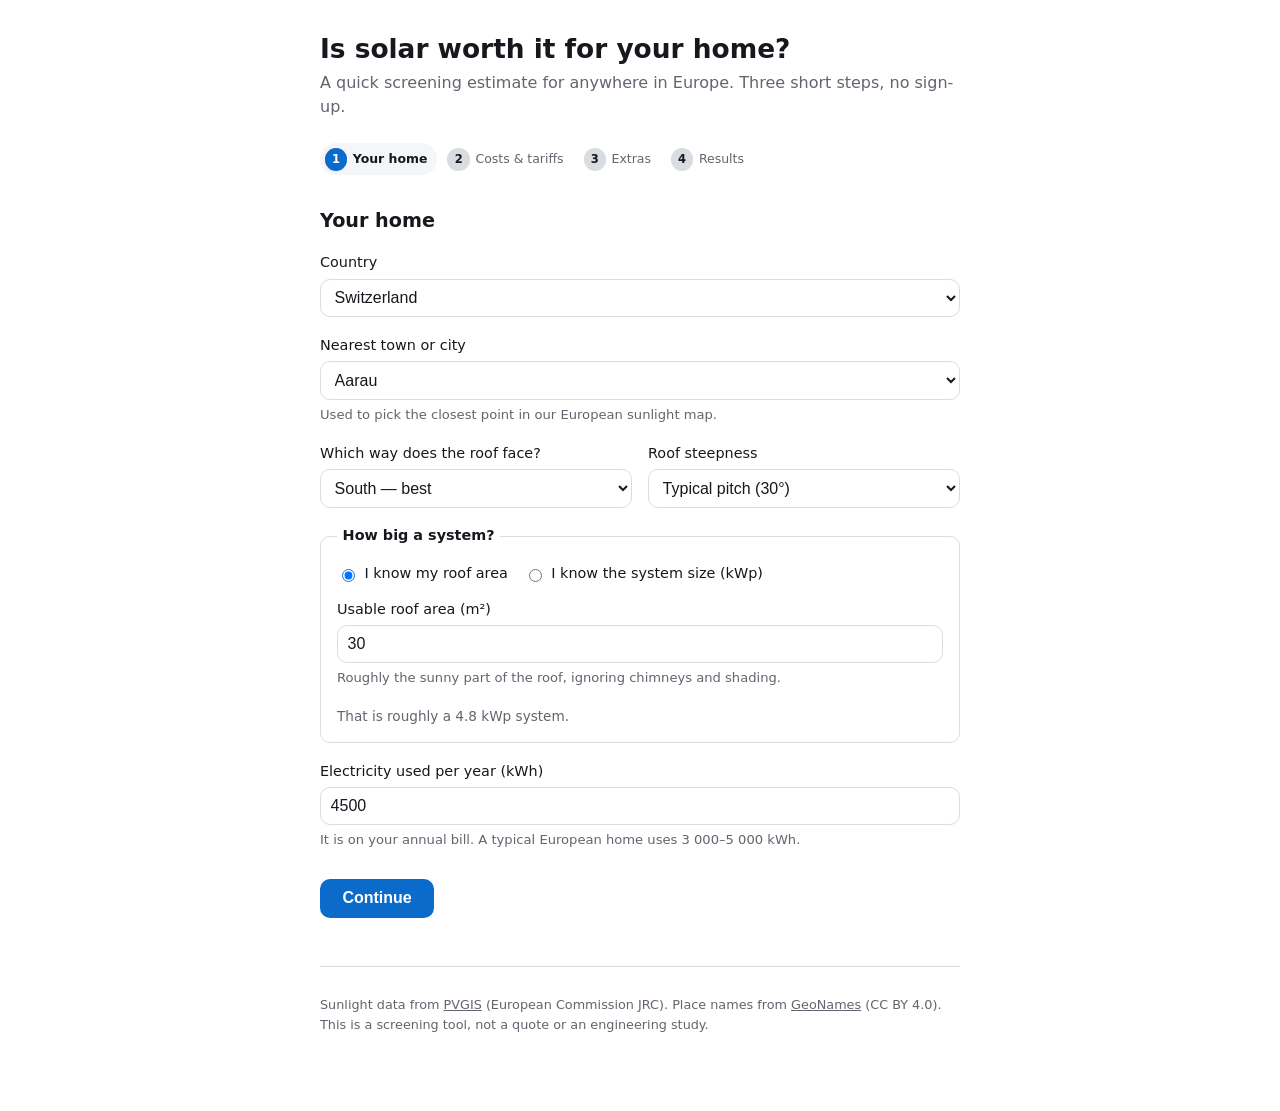
==== index.html @ bc1950d2 "Add wizard UI, battery dispatch and heat pump / EV / AC modelling Builds out milestones 1-4 of the a" ====
<!DOCTYPE html>
<html lang="en">
<head>
  <meta charset="UTF-8" />
  <meta name="viewport" content="width=device-width, initial-scale=1.0" />
  <title>Solar Advisor — is PV worth it for your home?</title>
  <link rel="stylesheet" href="css/style.css" />
</head>
<body>
  <main>
    <header class="page-header">
      <h1>Is solar worth it for your home?</h1>
      <p class="subtitle">
        A quick screening estimate for anywhere in Europe. Three short steps, no sign-up.
      </p>
    </header>

    <ol class="steps" id="stepper">
      <li data-step="1"><span class="dot">1</span> Your home</li>
      <li data-step="2"><span class="dot">2</span> Costs &amp; tariffs</li>
      <li data-step="3"><span class="dot">3</span> Extras</li>
      <li data-step="4"><span class="dot">4</span> Results</li>
    </ol>

    <form id="wizard" novalidate>
      <!-- ---------------------------------------------------------------- Step 1 -->
      <section class="step" data-step="1">
        <h2>Your home</h2>

        <div class="field">
          <label for="country">Country</label>
          <select id="country" required></select>
        </div>

        <div class="field">
          <label for="city">Nearest town or city</label>
          <select id="city" required></select>
          <p class="hint">
            Used to pick the closest point in our European sunlight map.
          </p>
        </div>

        <div class="row">
          <div class="field">
            <label for="orientation">Which way does the roof face?</label>
            <select id="orientation">
              <option value="0" selected>South — best</option>
              <option value="-45">South-east</option>
              <option value="45">South-west</option>
              <option value="-90">East</option>
              <option value="90">West</option>
            </select>
          </div>
          <div class="field">
            <label for="tilt">Roof steepness</label>
            <select id="tilt">
              <option value="0">Flat roof</option>
              <option value="15">Shallow (15°)</option>
              <option value="30" selected>Typical pitch (30°)</option>
              <option value="45">Steep (45°)</option>
            </select>
          </div>
        </div>

        <fieldset class="sizing">
          <legend>How big a system?</legend>
          <div class="choice">
            <label class="radio">
              <input type="radio" name="sizeMode" value="area" checked />
              I know my roof area
            </label>
            <label class="radio">
              <input type="radio" name="sizeMode" value="kwp" />
              I know the system size (kWp)
            </label>
          </div>

          <div class="field" data-size-mode="area">
            <label for="roofArea">Usable roof area (m²)</label>
            <input type="number" id="roofArea" min="1" step="1" value="30" />
            <p class="hint">Roughly the sunny part of the roof, ignoring chimneys and shading.</p>
          </div>

          <div class="field hidden" data-size-mode="kwp">
            <label for="kwp">System size (kWp)</label>
            <input type="number" id="kwp" min="0.5" step="0.1" value="6" />
          </div>

          <p class="derived" id="sizeDerived"></p>
        </fieldset>

        <div class="field">
          <label for="consumption">Electricity used per year (kWh)</label>
          <input type="number" id="consumption" min="100" step="50" value="4500" required />
          <p class="hint">
            It is on your annual bill. A typical European home uses 3 000–5 000 kWh.
          </p>
        </div>
      </section>

      <!-- ---------------------------------------------------------------- Step 2 -->
      <section class="step hidden" data-step="2">
        <h2>Costs &amp; tariffs</h2>
        <p class="lead">
          Defaults are typical values. Change any you know — your own bill is always better than
          our guess.
        </p>

        <div class="field">
          <label for="currency">Currency</label>
          <select id="currency">
            <option value="EUR">Euro (€)</option>
            <option value="CHF">Swiss franc (CHF)</option>
            <option value="GBP">Pound sterling (£)</option>
            <option value="SEK">Swedish krona (SEK)</option>
            <option value="NOK">Norwegian krone (NOK)</option>
            <option value="DKK">Danish krone (DKK)</option>
            <option value="PLN">Polish złoty (PLN)</option>
            <option value="CZK">Czech koruna (CZK)</option>
            <option value="HUF">Hungarian forint (HUF)</option>
            <option value="RON">Romanian leu (RON)</option>
            <option value="BGN">Bulgarian lev (BGN)</option>
          </select>
        </div>

        <div class="row">
          <div class="field">
            <label for="retailPrice">What you pay for electricity (per kWh)</label>
            <input type="number" id="retailPrice" step="0.01" min="0" value="0.28" required />
          </div>
          <div class="field">
            <label for="feedInTariff">What you are paid for exports (per kWh)</label>
            <input type="number" id="feedInTariff" step="0.01" min="0" value="0.08" required />
            <p class="hint">The gap between these two drives the whole battery question.</p>
          </div>
        </div>

        <div class="row">
          <div class="field">
            <label for="capexPerKwp">Solar system cost (per kWp, installed)</label>
            <input type="number" id="capexPerKwp" step="10" min="0" value="1400" required />
          </div>
          <div class="field">
            <label for="batteryCapexPerKwh">Battery cost (per kWh)</label>
            <input type="number" id="batteryCapexPerKwh" step="10" min="0" value="900" required />
          </div>
        </div>

        <div class="field">
          <label for="batteryKwh">Battery size to test (kWh)</label>
          <input type="number" id="batteryKwh" step="0.5" min="0" value="8" required />
          <p class="hint">Set to 0 to skip the battery. We always show you both cases.</p>
        </div>

        <details class="advanced">
          <summary>Financial assumptions</summary>
          <div class="row">
            <div class="field">
              <label for="discountRate">Discount rate (%)</label>
              <input type="number" id="discountRate" step="0.1" min="0" value="3" />
            </div>
            <div class="field">
              <label for="lifetime">System lifetime (years)</label>
              <input type="number" id="lifetime" step="1" min="1" value="25" />
            </div>
          </div>
          <div class="row">
            <div class="field">
              <label for="batteryLifetime">Battery lifetime (years)</label>
              <input type="number" id="batteryLifetime" step="1" min="1" value="15" />
            </div>
            <div class="field">
              <label for="roundTrip">Battery round-trip efficiency</label>
              <input type="number" id="roundTrip" step="0.01" min="0.5" max="1" value="0.9" />
            </div>
          </div>
          <div class="row">
            <div class="field">
              <label for="performanceRatio">Performance ratio</label>
              <input type="number" id="performanceRatio" step="0.01" min="0.5" max="1" value="0.86" />
            </div>
            <div class="field">
              <label for="tariffEscalation">Yearly electricity price rise (%)</label>
              <input type="number" id="tariffEscalation" step="0.5" min="0" value="0" />
            </div>
          </div>
        </details>
      </section>

      <!-- ---------------------------------------------------------------- Step 3 -->
      <section class="step hidden" data-step="3">
        <h2>Extras</h2>
        <p class="lead">
          Planning a heat pump, an electric car or air conditioning? Each one changes how much of
          your own solar you can use. Turn on any that apply — or none, and go straight to your
          results.
        </p>

        <div class="asset">
          <label class="toggle">
            <input type="checkbox" id="hpEnabled" />
            <span><strong>Heat pump</strong> — heating your home with electricity</span>
          </label>
          <p class="hint">
            Uses the most electricity in winter, when there is least sun. Usually the toughest
            case for solar.
          </p>
          <details class="advanced" data-asset="hp">
            <summary>Heat pump details</summary>
            <div class="choice">
              <label class="radio">
                <input type="radio" name="hpMode" value="area" checked /> Estimate from my home
              </label>
              <label class="radio">
                <input type="radio" name="hpMode" value="kwh" /> I know my heat demand
              </label>
            </div>
            <div data-hp-mode="area">
              <div class="row">
                <div class="field">
                  <label for="hpArea">Heated floor area (m²)</label>
                  <input type="number" id="hpArea" min="10" step="5" value="140" />
                </div>
                <div class="field">
                  <label for="hpStandard">Building age / insulation</label>
                  <select id="hpStandard"></select>
                </div>
              </div>
            </div>
            <div class="field hidden" data-hp-mode="kwh">
              <label for="hpHeatKwh">Yearly heat demand (kWh)</label>
              <input type="number" id="hpHeatKwh" min="0" step="100" value="12000" />
            </div>
            <div class="field">
              <label for="hpSupply">Heat distribution</label>
              <select id="hpSupply">
                <option value="35">Underfloor heating (efficient)</option>
                <option value="45" selected>Mixed / large radiators</option>
                <option value="55">Old radiators (less efficient)</option>
              </select>
            </div>
          </details>
        </div>

        <div class="asset">
          <label class="toggle">
            <input type="checkbox" id="evEnabled" />
            <span><strong>Electric car</strong> — charging at home</span>
          </label>
          <p class="hint">
            Adds a lot of demand. Whether it helps your solar depends entirely on when you charge.
          </p>
          <details class="advanced" data-asset="ev">
            <summary>Electric car details</summary>
            <div class="row">
              <div class="field">
                <label for="evKm">Kilometres driven per year</label>
                <input type="number" id="evKm" min="0" step="500" value="12000" />
              </div>
              <div class="field">
                <label for="evEfficiency">Consumption (kWh per 100 km)</label>
                <input type="number" id="evEfficiency" min="5" step="0.5" value="18" />
              </div>
            </div>
            <div class="field">
              <label for="evStrategy">When do you charge?</label>
              <select id="evStrategy">
                <option value="dumb" selected>Plug in when I get home (evening)</option>
                <option value="solar">Charge during the day, from my own solar</option>
              </select>
              <p class="hint">
                Daytime charging only helps if the car is actually parked at home on weekdays.
                For most commuters it is not.
              </p>
            </div>
          </details>
        </div>

        <div class="asset">
          <label class="toggle">
            <input type="checkbox" id="acEnabled" />
            <span><strong>Air conditioning</strong> — cooling in summer</span>
          </label>
          <p class="hint">
            Runs on hot, sunny afternoons — the one addition that usually fits solar well.
          </p>
          <details class="advanced" data-asset="ac">
            <summary>Air conditioning details</summary>
            <div class="row">
              <div class="field">
                <label for="acArea">Cooled floor area (m²)</label>
                <input type="number" id="acArea" min="5" step="5" value="80" />
              </div>
              <div class="field">
                <label for="acSeer">Efficiency (SEER)</label>
                <input type="number" id="acSeer" min="1.5" step="0.1" value="3" />
              </div>
            </div>
          </details>
        </div>
      </section>

      <!-- ---------------------------------------------------------------- Results -->
      <section class="step hidden" data-step="4">
        <h2>Your results</h2>
        <div id="verdict" class="verdict"></div>
        <div id="results-body"></div>

        <details class="advanced assumptions-panel" id="assumptions" open>
          <summary>What this estimate assumes</summary>
          <div id="assumptions-body"></div>
        </details>
      </section>

      <nav class="wizard-nav">
        <button type="button" id="backBtn" class="secondary" hidden>Back</button>
        <button type="button" id="nextBtn">Continue</button>
        <button type="button" id="restartBtn" class="secondary" hidden>Start again</button>
      </nav>
      <p class="error" id="formError" hidden></p>
    </form>

    <footer class="page-footer">
      <p>
        Sunlight data from <a href="https://re.jrc.ec.europa.eu/pvg_tools/en/">PVGIS</a> (European
        Commission JRC). Place names from <a href="https://www.geonames.org/">GeoNames</a>
        (CC&nbsp;BY&nbsp;4.0). This is a screening tool, not a quote or an engineering study.
      </p>
    </footer>
  </main>

  <script src="js/data/load-profiles.js"></script>
  <script src="js/calc/pv.js"></script>
  <script src="js/calc/climate.js"></script>
  <script src="js/calc/dispatch.js"></script>
  <script src="js/calc/economics.js"></script>
  <script src="js/main.js"></script>
</body>
</html>
---- css/style.css ----
:root {
  color-scheme: light dark;
  --bg: #ffffff;
  --fg: #16181d;
  --muted: #61656e;
  --border: #d9dce1;
  --accent: #0b6bcb;
  --accent-fg: #ffffff;
  --panel: #f4f6f9;
  --good: #1a7f47;
  --bad: #b4232c;
  --radius: 10px;
}

@media (prefers-color-scheme: dark) {
  :root {
    --bg: #131519;
    --fg: #e9eaec;
    --muted: #9aa0aa;
    --border: #333740;
    --accent: #4f9bf0;
    --accent-fg: #0b1220;
    --panel: #1c1f25;
    --good: #4cc38a;
    --bad: #f2777f;
  }
}

* {
  box-sizing: border-box;
}

body {
  margin: 0;
  padding: 2rem 1rem 4rem;
  background: var(--bg);
  color: var(--fg);
  font-family: system-ui, -apple-system, "Segoe UI", Roboto, sans-serif;
  line-height: 1.5;
}

main {
  max-width: 640px;
  margin: 0 auto;
}

h1 {
  font-size: 1.65rem;
  line-height: 1.25;
  margin: 0 0 0.4rem;
}

h2 {
  font-size: 1.2rem;
  margin: 0 0 1rem;
}

.subtitle,
.lead {
  color: var(--muted);
  margin: 0 0 1.5rem;
}

/* ---- stepper ---- */
.steps {
  display: flex;
  gap: 0.35rem;
  list-style: none;
  padding: 0;
  margin: 0 0 2rem;
  font-size: 0.78rem;
  color: var(--muted);
  flex-wrap: wrap;
}

.steps li {
  display: flex;
  align-items: center;
  gap: 0.35rem;
  padding: 0.3rem 0.6rem 0.3rem 0.3rem;
  border-radius: 999px;
}

.steps li[aria-current="step"] {
  background: var(--panel);
  color: var(--fg);
  font-weight: 600;
}

.steps .dot {
  display: inline-grid;
  place-items: center;
  width: 1.4rem;
  height: 1.4rem;
  border-radius: 50%;
  background: var(--border);
  color: var(--fg);
  font-size: 0.72rem;
  font-weight: 600;
}

.steps li[aria-current="step"] .dot {
  background: var(--accent);
  color: var(--accent-fg);
}

.steps li.done .dot {
  background: var(--good);
  color: #fff;
}

/* ---- fields ---- */
.field {
  margin-bottom: 1.1rem;
}

label {
  display: block;
  font-size: 0.9rem;
  font-weight: 500;
  margin-bottom: 0.3rem;
}

input[type="number"],
select {
  width: 100%;
  padding: 0.55rem 0.6rem;
  font-size: 1rem;
  color: var(--fg);
  background: var(--bg);
  border: 1px solid var(--border);
  border-radius: var(--radius);
}

input:focus-visible,
select:focus-visible,
button:focus-visible,
summary:focus-visible {
  outline: 2px solid var(--accent);
  outline-offset: 2px;
}

input[aria-invalid="true"] {
  border-color: var(--bad);
}

.hint {
  margin: 0.35rem 0 0;
  font-size: 0.82rem;
  color: var(--muted);
}

.row {
  display: grid;
  grid-template-columns: 1fr 1fr;
  gap: 1rem;
}

@media (max-width: 520px) {
  .row {
    grid-template-columns: 1fr;
    gap: 0;
  }
}

fieldset.sizing {
  border: 1px solid var(--border);
  border-radius: var(--radius);
  padding: 1rem;
  margin: 0 0 1.1rem;
}

legend {
  font-size: 0.9rem;
  font-weight: 600;
  padding: 0 0.35rem;
}

.choice {
  display: flex;
  gap: 1rem;
  flex-wrap: wrap;
  margin-bottom: 0.9rem;
}

.radio {
  display: flex;
  align-items: center;
  gap: 0.4rem;
  font-weight: 400;
  font-size: 0.9rem;
  margin: 0;
}

.radio input {
  width: auto;
}

.derived {
  margin: 0;
  font-size: 0.85rem;
  color: var(--muted);
}

details.advanced {
  border: 1px solid var(--border);
  border-radius: var(--radius);
  padding: 0.6rem 0.9rem;
  margin-top: 1.2rem;
}

details.advanced summary {
  cursor: pointer;
  font-weight: 600;
  font-size: 0.9rem;
}

details.advanced[open] summary {
  margin-bottom: 0.9rem;
}

.asset {
  border: 1px solid var(--border);
  border-radius: var(--radius);
  padding: 0.9rem 1rem;
  margin-bottom: 1rem;
}

.toggle {
  display: flex;
  align-items: flex-start;
  gap: 0.55rem;
  margin: 0;
  font-weight: 400;
  cursor: pointer;
}

.toggle input {
  width: auto;
  margin-top: 0.25rem;
  flex: none;
}

.asset .hint {
  margin-left: 1.6rem;
}

.asset details.advanced {
  margin-top: 0.8rem;
}

.asset details.advanced[hidden] {
  display: none;
}

.delta-list {
  display: grid;
  gap: 0.6rem;
}

.delta {
  display: grid;
  grid-template-columns: 1fr auto;
  gap: 0.2rem 1rem;
  padding: 0.6rem 0.75rem;
  background: var(--panel);
  border-radius: var(--radius);
  font-size: 0.9rem;
}

.delta .name {
  font-weight: 600;
}

.delta .figure {
  text-align: right;
  font-weight: 600;
  font-variant-numeric: tabular-nums;
}

.delta .note {
  grid-column: 1 / -1;
  color: var(--muted);
  font-size: 0.84rem;
}

.placeholder {
  background: var(--panel);
  border-radius: var(--radius);
  padding: 1rem;
  font-size: 0.92rem;
}

.placeholder p {
  margin: 0 0 0.5rem;
}

.placeholder p:last-child {
  margin-bottom: 0;
}

/* ---- navigation ---- */
.wizard-nav {
  display: flex;
  gap: 0.6rem;
  margin-top: 1.8rem;
}

button {
  padding: 0.65rem 1.4rem;
  font-size: 1rem;
  font-weight: 600;
  border: none;
  border-radius: var(--radius);
  background: var(--accent);
  color: var(--accent-fg);
  cursor: pointer;
}

button.secondary {
  background: transparent;
  color: var(--fg);
  border: 1px solid var(--border);
  font-weight: 500;
}

button:hover {
  filter: brightness(1.07);
}

.error {
  margin-top: 0.9rem;
  color: var(--bad);
  font-size: 0.9rem;
}

/* ---- results ---- */
.verdict {
  background: var(--panel);
  border-left: 4px solid var(--accent);
  border-radius: var(--radius);
  padding: 1rem 1.15rem;
  margin-bottom: 1.5rem;
}

.verdict h3 {
  margin: 0 0 0.4rem;
  font-size: 1.05rem;
}

.verdict p {
  margin: 0;
  font-size: 0.95rem;
}

.headline {
  font-size: 1.9rem;
  font-weight: 700;
  line-height: 1.1;
}

.headline.good {
  color: var(--good);
}

.headline.bad {
  color: var(--bad);
}

.headline + .headline-note {
  margin: -0.2rem 0 1rem;
}

.result-block {
  border: 1px solid var(--border);
  border-radius: var(--radius);
  padding: 1rem 1.15rem;
  margin-bottom: 1rem;
}

.result-block h3 {
  margin: 0 0 0.75rem;
  font-size: 1rem;
}

.kv {
  display: grid;
  grid-template-columns: 1fr auto;
  gap: 0.4rem 1rem;
  margin: 0;
  font-size: 0.92rem;
}

.kv dt {
  color: var(--muted);
}

.kv dd {
  margin: 0;
  font-weight: 600;
  text-align: right;
  font-variant-numeric: tabular-nums;
}

.bar {
  height: 8px;
  border-radius: 4px;
  background: var(--border);
  overflow: hidden;
  margin: 0.15rem 0 0.7rem;
}

.bar span {
  display: block;
  height: 100%;
  background: var(--accent);
}

.assumptions-panel {
  font-size: 0.86rem;
  color: var(--muted);
}

.assumptions-panel ul {
  margin: 0;
  padding-left: 1.1rem;
}

.assumptions-panel li {
  margin-bottom: 0.4rem;
}

/* ---- footer ---- */
.page-footer {
  margin-top: 3rem;
  padding-top: 1rem;
  border-top: 1px solid var(--border);
  font-size: 0.8rem;
  color: var(--muted);
}

.page-footer a {
  color: inherit;
}

.hidden {
  display: none;
}
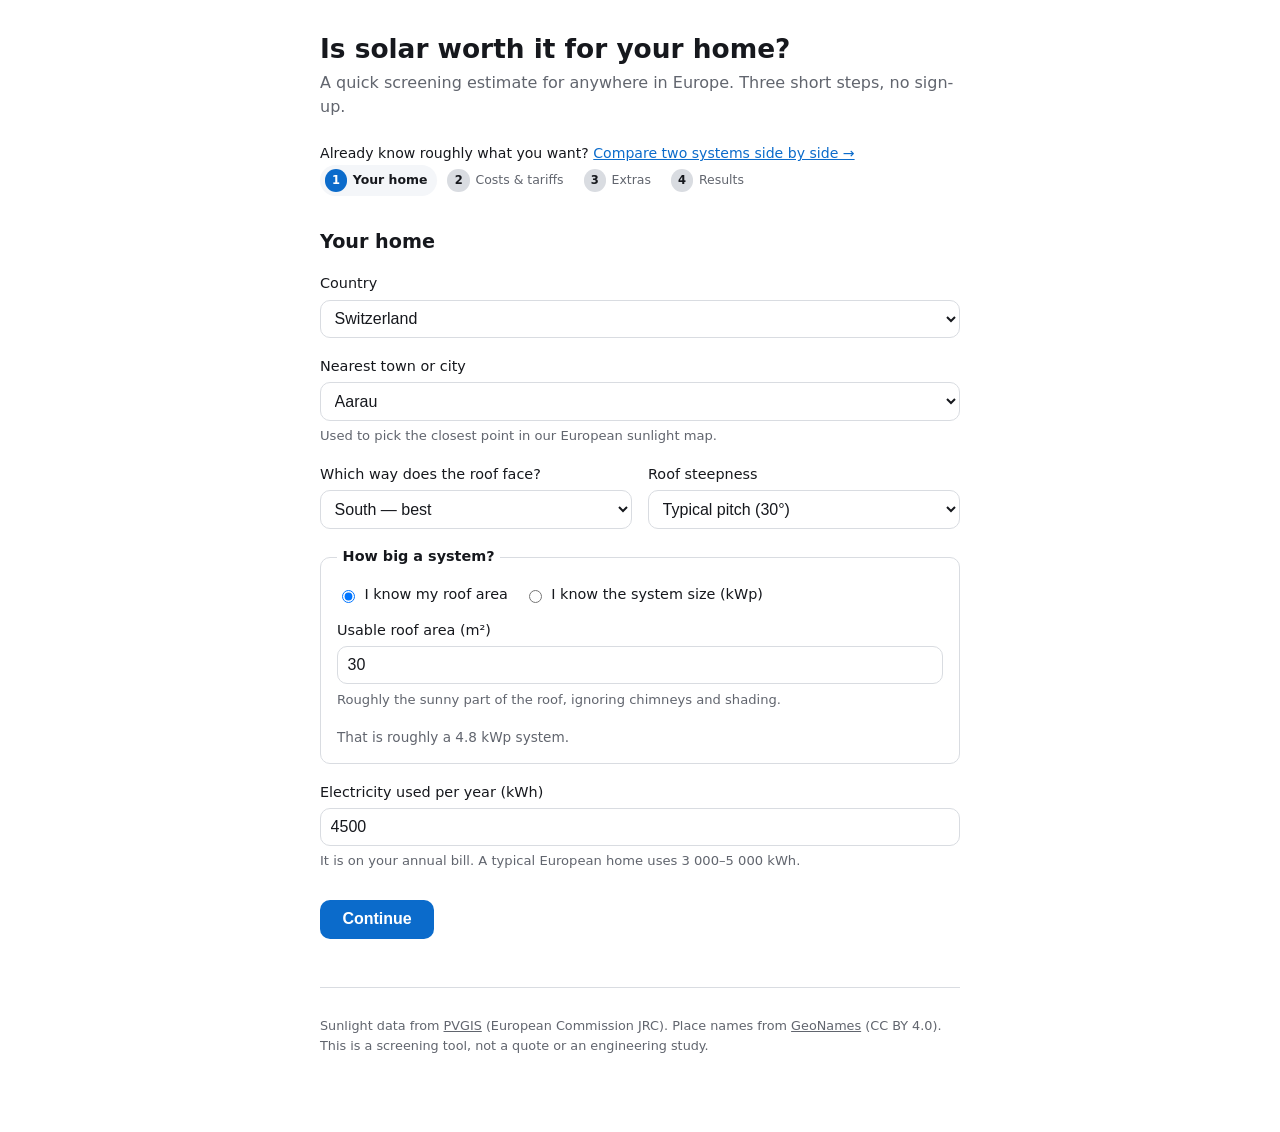
==== commit e77e7092: "Add results dashboard and side-by-side comparison mode Milestone 5 — results dashboard: - Four chart" ====
--- a/index.html
+++ b/index.html
@@ -12,6 +12,9 @@
       <h1>Is solar worth it for your home?</h1>
       <p class="subtitle">
         A quick screening estimate for anywhere in Europe. Three short steps, no sign-up.
+      </p>
+      <p class="mode-switch">
+        Already know roughly what you want? <a href="compare.html">Compare two systems side by side &rarr;</a>
       </p>
     </header>
 
@@ -304,7 +307,79 @@
       <section class="step hidden" data-step="4">
         <h2>Your results</h2>
         <div id="verdict" class="verdict"></div>
+
+        <!-- One control row, above everything it scopes. Flipping an extra recomputes the
+             whole page against the *same* solar and battery system, so the change you see is
+             the extra's doing and not a resized system's. -->
+        <div class="scenario-bar">
+          <p class="scenario-bar-label" id="scenarioBarLabel">Show my results with</p>
+          <div class="scenario-toggles" role="group" aria-labelledby="scenarioBarLabel">
+            <label class="chip">
+              <input type="checkbox" id="resultHp" />
+              <span>Heat pump</span>
+            </label>
+            <label class="chip">
+              <input type="checkbox" id="resultEv" />
+              <span>Electric car</span>
+            </label>
+            <label class="chip">
+              <input type="checkbox" id="resultAc" />
+              <span>Air conditioning</span>
+            </label>
+          </div>
+          <p class="hint" id="scenarioSummary"></p>
+        </div>
+
         <div id="results-body"></div>
+
+        <div class="chart-grid">
+          <figure class="chart-card wide" id="card-monthly">
+            <figcaption>
+              <h3>Where your electricity came from, month by month</h3>
+              <p class="hint">
+                Each bar is that month's total use. Watch the winter months: the roof gives
+                least exactly when the house wants most.
+              </p>
+            </figcaption>
+            <div class="chart-frame"><canvas id="chartMonthly"></canvas></div>
+          </figure>
+
+          <figure class="chart-card" id="card-split">
+            <figcaption>
+              <h3>Where your solar output went</h3>
+              <p class="hint">Every kilowatt-hour the panels made, over a year.</p>
+            </figcaption>
+            <div class="chart-frame"><canvas id="chartSplit"></canvas></div>
+          </figure>
+
+          <figure class="chart-card" id="card-cash">
+            <figcaption>
+              <h3>Money over the system's life</h3>
+              <p class="hint">
+                The running total, starting at what you paid. It crosses zero at payback.
+              </p>
+            </figcaption>
+            <div class="chart-frame"><canvas id="chartCash"></canvas></div>
+          </figure>
+
+          <figure class="chart-card" id="card-summer">
+            <figcaption>
+              <h3 id="summerTitle">A typical July day</h3>
+              <p class="hint">Averaged across the month — a real day is spikier.</p>
+            </figcaption>
+            <div class="chart-frame"><canvas id="chartSummer"></canvas></div>
+          </figure>
+
+          <figure class="chart-card" id="card-winter">
+            <figcaption>
+              <h3 id="winterTitle">A typical January day</h3>
+              <p class="hint">The same house, the same roof, five months later.</p>
+            </figcaption>
+            <div class="chart-frame"><canvas id="chartWinter"></canvas></div>
+          </figure>
+        </div>
+
+        <div id="results-extras"></div>
 
         <details class="advanced assumptions-panel" id="assumptions" open>
           <summary>What this estimate assumes</summary>
@@ -329,11 +404,17 @@
     </footer>
   </main>
 
+  <!-- Vendored rather than loaded from a CDN: the deployed page stays self-contained, works
+       offline, and the headless smoke tests need no network. Chart.js v4.4.7, MIT. -->
+  <script src="js/vendor/chart.umd.js"></script>
   <script src="js/data/load-profiles.js"></script>
   <script src="js/calc/pv.js"></script>
   <script src="js/calc/climate.js"></script>
+  <script src="js/calc/aggregate.js"></script>
   <script src="js/calc/dispatch.js"></script>
   <script src="js/calc/economics.js"></script>
+  <script src="js/calc/scenario.js"></script>
+  <script src="js/charts.js"></script>
   <script src="js/main.js"></script>
 </body>
 </html>
--- a/css/style.css
+++ b/css/style.css
@@ -10,6 +10,20 @@
   --good: #1a7f47;
   --bad: #b4232c;
   --radius: 10px;
+
+  /* Chart series colours live here so light and dark swap in one place and js/charts.js can
+     stay written against roles. One colour per entity, reused across every chart: a reader
+     who learns "aqua is the battery" on one keeps it on the next.
+
+     These are categorical slots 1-4 of the reference palette, and the per-chart sets were run
+     through the palette validator rather than picked by eye — see the header of
+     js/charts.js for the measured separations and for why orange and yellow are never put in
+     the same plot. */
+  --c-solar: #2a78d6;
+  --c-battery: #1baf7a;
+  --c-grid: #eb6834;
+  --c-exported: #eda100;
+  --chart-gridline: #ebedf0;
 }
 
 @media (prefers-color-scheme: dark) {
@@ -23,6 +37,14 @@
     --panel: #1c1f25;
     --good: #4cc38a;
     --bad: #f2777f;
+
+    /* Not an automatic flip: these are the same four hues re-stepped for the dark surface
+       and validated against it separately. */
+    --c-solar: #3987e5;
+    --c-battery: #199e70;
+    --c-grid: #d95926;
+    --c-exported: #c98500;
+    --chart-gridline: #23262c;
   }
 }
 
@@ -42,6 +64,13 @@
 main {
   max-width: 640px;
   margin: 0 auto;
+  transition: max-width 0.2s ease;
+}
+
+/* The wizard reads best as a narrow column; the dashboard needs room for two charts abreast.
+   The class is set on the body only while the results step is showing. */
+body.results-wide main {
+  max-width: 900px;
 }
 
 h1 {
@@ -402,6 +431,22 @@
   font-variant-numeric: tabular-nums;
 }
 
+/* The share is the supporting figure, not the headline one. */
+.kv .share {
+  font-weight: 400;
+  color: var(--muted);
+}
+
+.kv dt.sub {
+  padding-left: 0.9rem;
+  font-size: 0.88em;
+}
+
+.kv dt.sub + dd {
+  font-weight: 400;
+  color: var(--muted);
+}
+
 .bar {
   height: 8px;
   border-radius: 4px;
@@ -416,6 +461,286 @@
   background: var(--accent);
 }
 
+/* ---- results: extras toggles ---- */
+/* One control row above everything it scopes — never a control inside a chart card, so every
+   chart on the page always shows the same scenario. */
+.scenario-bar {
+  border: 1px solid var(--border);
+  border-radius: var(--radius);
+  padding: 0.85rem 1rem;
+  margin-bottom: 1.25rem;
+  background: var(--panel);
+}
+
+.scenario-bar-label {
+  margin: 0 0 0.6rem;
+  font-size: 0.82rem;
+  font-weight: 600;
+  color: var(--muted);
+  text-transform: uppercase;
+  letter-spacing: 0.03em;
+}
+
+.scenario-toggles {
+  display: flex;
+  flex-wrap: wrap;
+  gap: 0.5rem;
+}
+
+.chip {
+  display: inline-flex;
+  align-items: center;
+  gap: 0.45rem;
+  margin: 0;
+  padding: 0.4rem 0.85rem 0.4rem 0.7rem;
+  border: 1px solid var(--border);
+  border-radius: 999px;
+  background: var(--bg);
+  font-size: 0.9rem;
+  font-weight: 500;
+  cursor: pointer;
+}
+
+.chip input {
+  width: auto;
+  margin: 0;
+  flex: none;
+  accent-color: var(--accent);
+}
+
+.chip:has(input:checked) {
+  border-color: var(--accent);
+  box-shadow: inset 0 0 0 1px var(--accent);
+}
+
+.chip:has(input:focus-visible) {
+  outline: 2px solid var(--accent);
+  outline-offset: 2px;
+}
+
+.scenario-bar .hint {
+  margin-top: 0.7rem;
+}
+
+/* ---- results: charts ---- */
+.chart-grid {
+  display: grid;
+  grid-template-columns: repeat(2, minmax(0, 1fr));
+  gap: 1rem;
+  margin-bottom: 1rem;
+}
+
+.chart-card {
+  margin: 0;
+  border: 1px solid var(--border);
+  border-radius: var(--radius);
+  padding: 1rem 1.15rem 1.15rem;
+  min-width: 0;
+}
+
+.chart-card.wide {
+  grid-column: 1 / -1;
+}
+
+.chart-card[hidden] {
+  display: none;
+}
+
+.chart-card figcaption h3 {
+  margin: 0 0 0.3rem;
+  font-size: 1rem;
+}
+
+.chart-card figcaption .hint {
+  margin: 0 0 0.9rem;
+}
+
+/* Sized to hold the plot *and* the axis and legend bands beneath it, so the card never grows
+   its own little scrollbar. */
+.chart-frame {
+  position: relative;
+  height: 260px;
+}
+
+.chart-card.wide .chart-frame {
+  height: 320px;
+}
+
+@media (max-width: 720px) {
+  .chart-grid {
+    grid-template-columns: minmax(0, 1fr);
+  }
+}
+
+/* ---- comparison mode ---- */
+body.compare-mode main {
+  max-width: 1080px;
+}
+
+.mode-switch {
+  margin: 0.75rem 0 0;
+  font-size: 0.88rem;
+}
+
+.mode-switch a {
+  color: var(--accent);
+}
+
+.shared-panel {
+  border: 1px solid var(--border);
+  border-radius: var(--radius);
+  padding: 1.15rem 1.25rem;
+  margin-bottom: 1.5rem;
+  background: var(--panel);
+}
+
+.shared-panel h2 {
+  margin-bottom: 0.25rem;
+}
+
+.shared-panel .lead {
+  margin-bottom: 1.1rem;
+}
+
+.shared-panel details.advanced {
+  background: var(--bg);
+}
+
+.compare-grid {
+  display: grid;
+  grid-template-columns: repeat(2, minmax(0, 1fr));
+  gap: 1rem;
+  align-items: start;
+  margin-bottom: 1.5rem;
+}
+
+.compare-col {
+  border: 1px solid var(--border);
+  border-radius: var(--radius);
+  padding: 1.15rem 1.25rem;
+  min-width: 0;
+}
+
+.compare-col > h2 {
+  margin-bottom: 1rem;
+  padding-bottom: 0.6rem;
+  border-bottom: 1px solid var(--border);
+}
+
+.col-inputs {
+  margin-bottom: 1.25rem;
+}
+
+.col-inputs .scenario-bar-label {
+  margin: 0 0 0.55rem;
+  font-size: 0.82rem;
+  font-weight: 600;
+  color: var(--muted);
+  text-transform: uppercase;
+  letter-spacing: 0.03em;
+}
+
+.col-inputs .chip {
+  font-size: 0.85rem;
+  padding: 0.3rem 0.7rem 0.3rem 0.55rem;
+}
+
+.col-result .headline {
+  font-size: 1.6rem;
+}
+
+.compare-col .chart-card {
+  border: 0;
+  padding: 0;
+  margin-top: 1.25rem;
+}
+
+.compare-col .chart-frame {
+  height: 240px;
+}
+
+.col-summary {
+  margin-top: 1.25rem;
+  padding-top: 1rem;
+  border-top: 1px solid var(--border);
+}
+
+.col-summary h3 {
+  margin: 0 0 0.5rem;
+  font-size: 0.95rem;
+}
+
+.summary-list {
+  margin: 0;
+  padding-left: 1.1rem;
+  font-size: 0.88rem;
+  color: var(--muted);
+}
+
+.summary-list li {
+  margin-bottom: 0.25rem;
+}
+
+.verdict-block {
+  border-left: 4px solid var(--accent);
+}
+
+.verdict-line {
+  margin: 0 0 1rem;
+  font-size: 1rem;
+}
+
+.delta-table {
+  font-size: 0.9rem;
+}
+
+.delta-row {
+  display: grid;
+  grid-template-columns: 1.6fr 1fr 1fr 1fr;
+  gap: 0.5rem;
+  padding: 0.45rem 0;
+  border-bottom: 1px solid var(--border);
+}
+
+.delta-row span:not(:first-child) {
+  text-align: right;
+  font-variant-numeric: tabular-nums;
+  font-weight: 600;
+}
+
+.delta-row.head {
+  font-size: 0.78rem;
+  text-transform: uppercase;
+  letter-spacing: 0.03em;
+  color: var(--muted);
+}
+
+.delta-row.head span {
+  font-weight: 600;
+}
+
+.delta-row:last-child {
+  border-bottom: 0;
+}
+
+.delta-cell {
+  color: var(--muted);
+}
+
+@media (max-width: 860px) {
+  .compare-grid {
+    grid-template-columns: minmax(0, 1fr);
+  }
+
+  .delta-row {
+    grid-template-columns: 1.4fr 1fr 1fr;
+  }
+
+  .delta-row span:nth-child(4) {
+    display: none;
+  }
+}
+
 .assumptions-panel {
   font-size: 0.86rem;
   color: var(--muted);
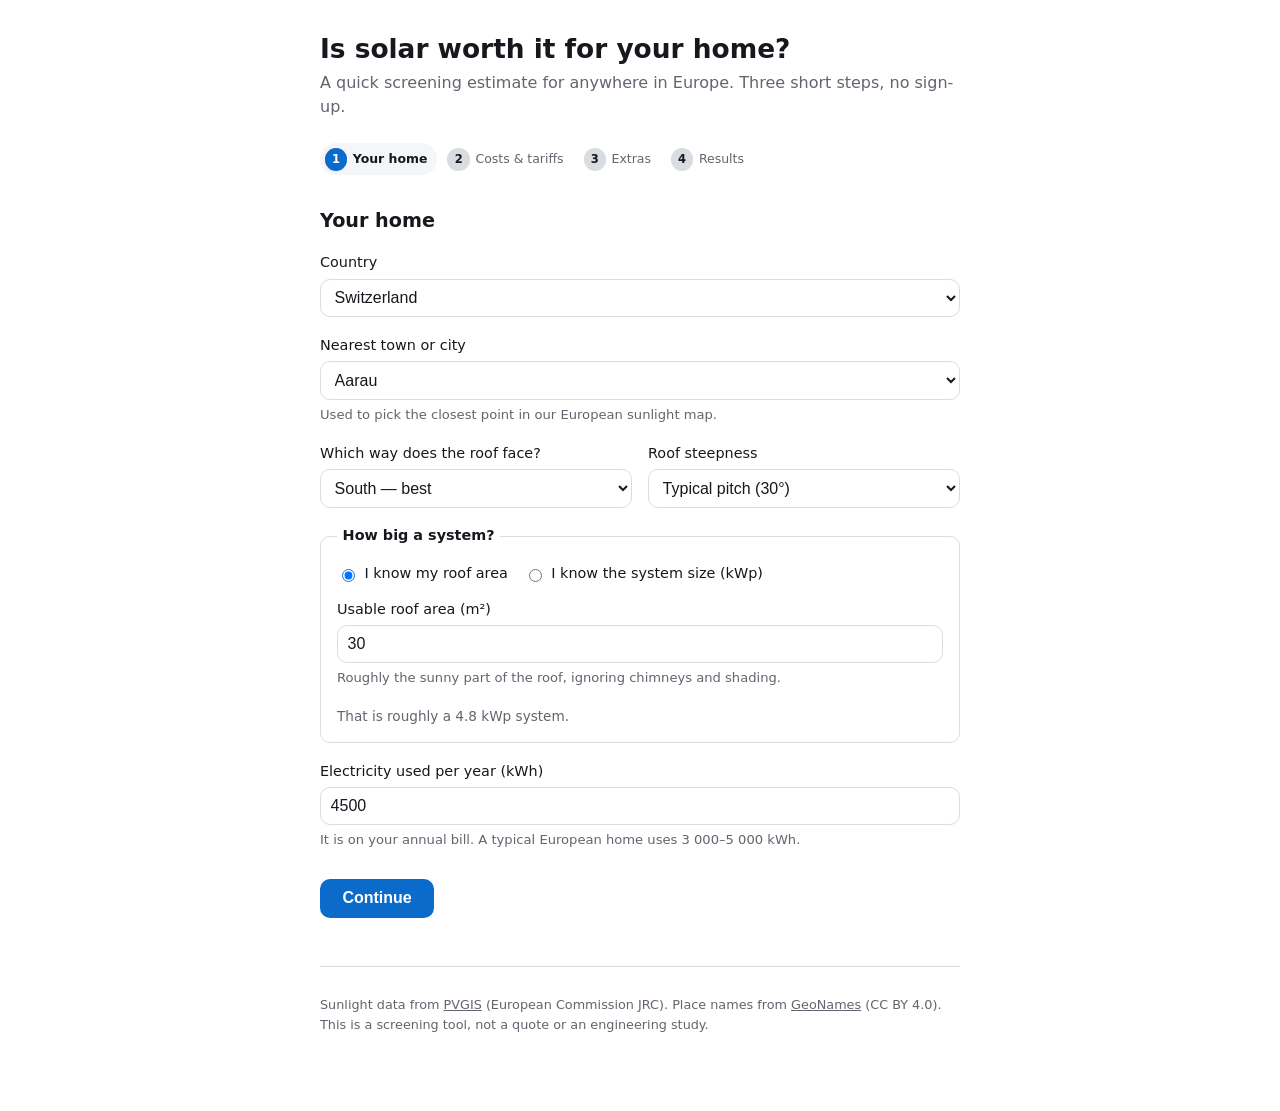
==== commit 5ad3324e: "Lock the house in comparison mode and reach it only from the wizard Comparison mode no longer stands" ====
--- a/index.html
+++ b/index.html
@@ -12,9 +12,6 @@
       <h1>Is solar worth it for your home?</h1>
       <p class="subtitle">
         A quick screening estimate for anywhere in Europe. Three short steps, no sign-up.
-      </p>
-      <p class="mode-switch">
-        Already know roughly what you want? <a href="compare.html">Compare two systems side by side &rarr;</a>
       </p>
     </header>
 
@@ -330,6 +327,11 @@
           <p class="hint" id="scenarioSummary"></p>
         </div>
 
+        <!-- Only the panels and the battery are costed anywhere in this tool. When an extra is
+             switched on, that belongs next to the money figures, not only in the panel at the
+             bottom of the page. -->
+        <p class="notice" id="costNotice" hidden></p>
+
         <div id="results-body"></div>
 
         <div class="chart-grid">
@@ -381,6 +383,19 @@
 
         <div id="results-extras"></div>
 
+        <!-- Comparison mode is reachable only from here, so it always starts from a house the
+             user has already described rather than from a blank form. -->
+        <div class="cta">
+          <div>
+            <h3>Not sure this is the right system?</h3>
+            <p class="hint">
+              Put two versions of it next to each other — with and without a battery, more or
+              fewer panels, a heat pump or not. Your house and your tariffs carry over.
+            </p>
+          </div>
+          <button type="button" id="compareBtn">Compare two systems &rarr;</button>
+        </div>
+
         <details class="advanced assumptions-panel" id="assumptions" open>
           <summary>What this estimate assumes</summary>
           <div id="assumptions-body"></div>
@@ -414,6 +429,7 @@
   <script src="js/calc/dispatch.js"></script>
   <script src="js/calc/economics.js"></script>
   <script src="js/calc/scenario.js"></script>
+  <script src="js/state.js"></script>
   <script src="js/charts.js"></script>
   <script src="js/main.js"></script>
 </body>
--- a/css/style.css
+++ b/css/style.css
@@ -24,6 +24,10 @@
   --c-grid: #eb6834;
   --c-exported: #eda100;
   --chart-gridline: #ebedf0;
+
+  --notice-bg: #fdf6e6;
+  --notice-border: #ecd9a8;
+  --notice-rule: #d99b0b;
 }
 
 @media (prefers-color-scheme: dark) {
@@ -45,6 +49,10 @@
     --c-grid: #d95926;
     --c-exported: #c98500;
     --chart-gridline: #23262c;
+
+    --notice-bg: #241f14;
+    --notice-border: #4a3f22;
+    --notice-rule: #d99b0b;
   }
 }
 
@@ -572,6 +580,57 @@
   }
 }
 
+/* ---- call to action + notices ---- */
+.cta {
+  display: flex;
+  align-items: center;
+  justify-content: space-between;
+  gap: 1.25rem;
+  flex-wrap: wrap;
+  border: 1px solid var(--border);
+  border-radius: var(--radius);
+  padding: 1rem 1.15rem;
+  margin-bottom: 1rem;
+  background: var(--panel);
+}
+
+.cta h3 {
+  margin: 0 0 0.3rem;
+  font-size: 1rem;
+}
+
+.cta .hint {
+  margin: 0;
+  max-width: 46ch;
+}
+
+.cta button {
+  flex: none;
+}
+
+/* A caveat that changes how a money figure should be read belongs beside the figure, not in
+   a panel at the bottom of the page. Warm rather than red: it qualifies the result, it does
+   not mean something went wrong. */
+.notice {
+  border: 1px solid var(--notice-border);
+  border-left: 4px solid var(--notice-rule);
+  border-radius: var(--radius);
+  background: var(--notice-bg);
+  padding: 0.8rem 1rem;
+  margin: 0 0 1.25rem;
+  font-size: 0.88rem;
+}
+
+.button-link {
+  display: inline-block;
+  padding: 0.65rem 1.4rem;
+  border-radius: var(--radius);
+  background: var(--accent);
+  color: var(--accent-fg);
+  font-weight: 600;
+  text-decoration: none;
+}
+
 /* ---- comparison mode ---- */
 body.compare-mode main {
   max-width: 1080px;
@@ -584,6 +643,38 @@
 
 .mode-switch a {
   color: var(--accent);
+}
+
+.house-head {
+  display: flex;
+  align-items: flex-start;
+  justify-content: space-between;
+  gap: 1rem;
+  flex-wrap: wrap;
+}
+
+.secondary-link {
+  flex: none;
+  font-size: 0.88rem;
+  color: var(--accent);
+}
+
+/* The house is shown, not offered for editing — it was settled in the wizard. */
+.house-summary {
+  display: grid;
+  grid-template-columns: auto 1fr;
+  gap: 0.35rem 1.25rem;
+  margin: 0.25rem 0 0;
+  font-size: 0.92rem;
+}
+
+.house-summary dt {
+  color: var(--muted);
+}
+
+.house-summary dd {
+  margin: 0;
+  font-weight: 600;
 }
 
 .shared-panel {
@@ -659,15 +750,26 @@
   height: 240px;
 }
 
+/* Every row is rendered in both columns, with a dash where it does not apply, so the two
+   charts and the blocks under them line up horizontally. Columns that grow different numbers
+   of rows put their charts at different heights, and charts you cannot scan across defeat the
+   point of a side-by-side layout. */
+.col-energy,
 .col-summary {
   margin-top: 1.25rem;
   padding-top: 1rem;
   border-top: 1px solid var(--border);
 }
 
+.col-energy h3,
 .col-summary h3 {
-  margin: 0 0 0.5rem;
+  margin: 0 0 0.6rem;
   font-size: 0.95rem;
+}
+
+.kv .na {
+  color: var(--muted);
+  font-weight: 400;
 }
 
 .summary-list {
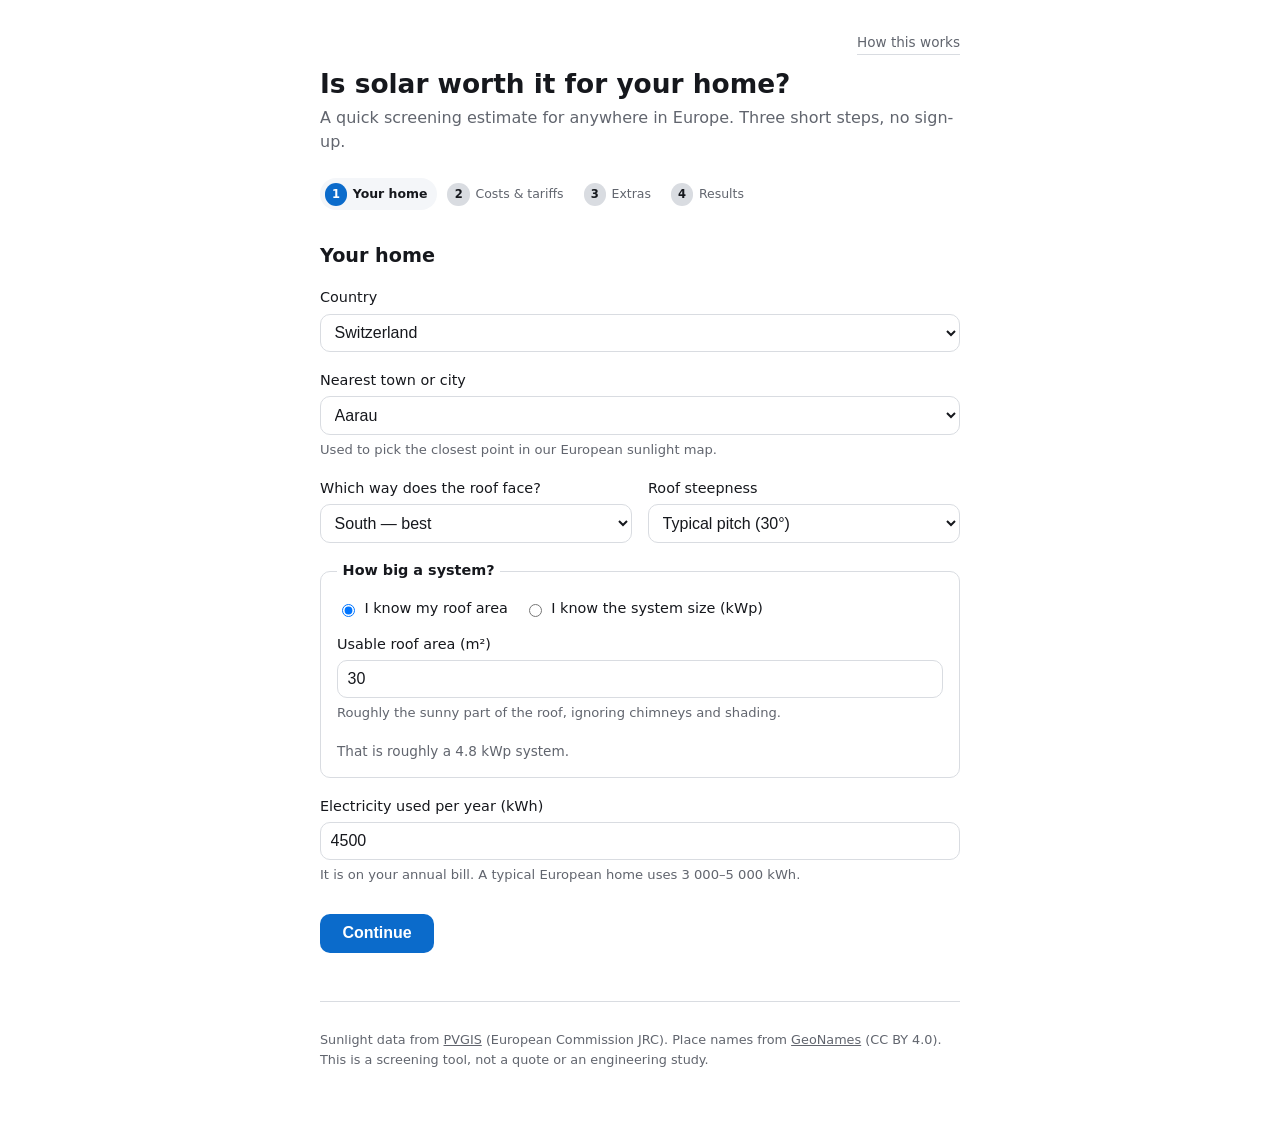
==== commit 367e0b0d: "Write the method out on its own page and link it from every header The per-results assumptions panel" ====
--- a/index.html
+++ b/index.html
@@ -9,6 +9,11 @@
 <body>
   <main>
     <header class="page-header">
+      <!-- The method belongs in the header, not the footer: being legible about how the
+           numbers are made is the main thing this tool has over an installer's spreadsheet. -->
+      <nav class="site-nav">
+        <a href="methodology.html">How this works</a>
+      </nav>
       <h1>Is solar worth it for your home?</h1>
       <p class="subtitle">
         A quick screening estimate for anywhere in Europe. Three short steps, no sign-up.
--- a/css/style.css
+++ b/css/style.css
@@ -857,6 +857,165 @@
   margin-bottom: 0.4rem;
 }
 
+/* ---- header link to the methodology page ----
+   On every page, in the header rather than the footer: the method is the thing this tool has
+   to offer against an installer's spreadsheet, so it should not be findable only by someone
+   who already went looking. Comparison mode is deliberately *not* linked here — it is reached
+   from the end of the wizard, on a house the visitor has already described. */
+.site-nav {
+  display: flex;
+  justify-content: flex-end;
+  gap: 1rem;
+  margin-bottom: 0.75rem;
+  font-size: 0.85rem;
+}
+
+.site-nav a {
+  color: var(--muted);
+  text-decoration: none;
+  border-bottom: 1px solid var(--border);
+  padding-bottom: 0.1rem;
+}
+
+.site-nav a:hover,
+.site-nav a:focus-visible {
+  color: var(--accent);
+  border-bottom-color: var(--accent);
+}
+
+/* ---- methodology page ----
+   A reading page, so the column is set narrower than the wizard's and the whole page —
+   header, prose and footer — shares that one measure rather than having the text sit
+   off-centre inside a wider shell. */
+body.doc-page main {
+  max-width: 36rem;
+}
+
+.doc h2 {
+  font-size: 1.15rem;
+  margin: 2.75rem 0 0.75rem;
+  padding-top: 1.25rem;
+  border-top: 1px solid var(--border);
+}
+
+.doc h3 {
+  font-size: 0.98rem;
+  margin: 1.75rem 0 0.5rem;
+}
+
+.doc p {
+  margin: 0 0 1rem;
+}
+
+.doc code {
+  font-size: 0.86em;
+  background: var(--panel);
+  border-radius: 4px;
+  padding: 0.1em 0.35em;
+}
+
+.doc-intro {
+  font-size: 1.02rem;
+}
+
+/* Formulas are set apart rather than run into the prose: they are the claims a sceptical
+   reader will want to check, and they should be findable by scanning. */
+.formula {
+  background: var(--panel);
+  border-left: 3px solid var(--accent);
+  border-radius: 0 var(--radius) var(--radius) 0;
+  padding: 0.7rem 0.9rem;
+  margin: 0 0 1rem;
+  font-size: 0.92rem;
+  overflow-x: auto;
+}
+
+.toc {
+  background: var(--panel);
+  border-radius: var(--radius);
+  padding: 1rem 1.25rem;
+  margin-bottom: 2rem;
+}
+
+.toc h2 {
+  font-size: 0.78rem;
+  text-transform: uppercase;
+  letter-spacing: 0.04em;
+  color: var(--muted);
+  margin: 0 0 0.5rem;
+  padding: 0;
+  border: 0;
+}
+
+.toc ol {
+  margin: 0;
+  padding-left: 1.2rem;
+  font-size: 0.92rem;
+}
+
+.toc li {
+  margin-bottom: 0.25rem;
+}
+
+.doc-list {
+  margin: 0 0 1.25rem;
+}
+
+.doc-list dt {
+  font-weight: 600;
+  margin-bottom: 0.2rem;
+}
+
+/* Full-strength text: what is in these definitions is the substance of the section, not an
+   aside, and a paragraph of it set in the muted grey reads as small print. */
+.doc-list dd {
+  margin: 0 0 0.9rem;
+}
+
+/* The building-vintage figures read as a table, not as prose. */
+.doc-list.compact {
+  display: grid;
+  grid-template-columns: 1fr auto;
+  gap: 0.15rem 1rem;
+  font-size: 0.92rem;
+}
+
+.doc-list.compact dt {
+  font-weight: 400;
+}
+
+.doc-list.compact dd {
+  margin: 0;
+  text-align: right;
+  font-variant-numeric: tabular-nums;
+  color: var(--fg);
+}
+
+.doc-steps,
+.doc-limits {
+  padding-left: 1.2rem;
+  margin: 0 0 1.25rem;
+}
+
+.doc-steps li,
+.doc-limits li {
+  margin-bottom: 0.7rem;
+}
+
+.doc-close {
+  border-left: 3px solid var(--good);
+  background: var(--panel);
+  border-radius: 0 var(--radius) var(--radius) 0;
+  padding: 0.8rem 1rem;
+  margin-top: 1.5rem;
+}
+
+.doc-source {
+  font-size: 0.84rem;
+  color: var(--muted);
+  margin-top: 1.5rem;
+}
+
 /* ---- footer ---- */
 .page-footer {
   margin-top: 3rem;
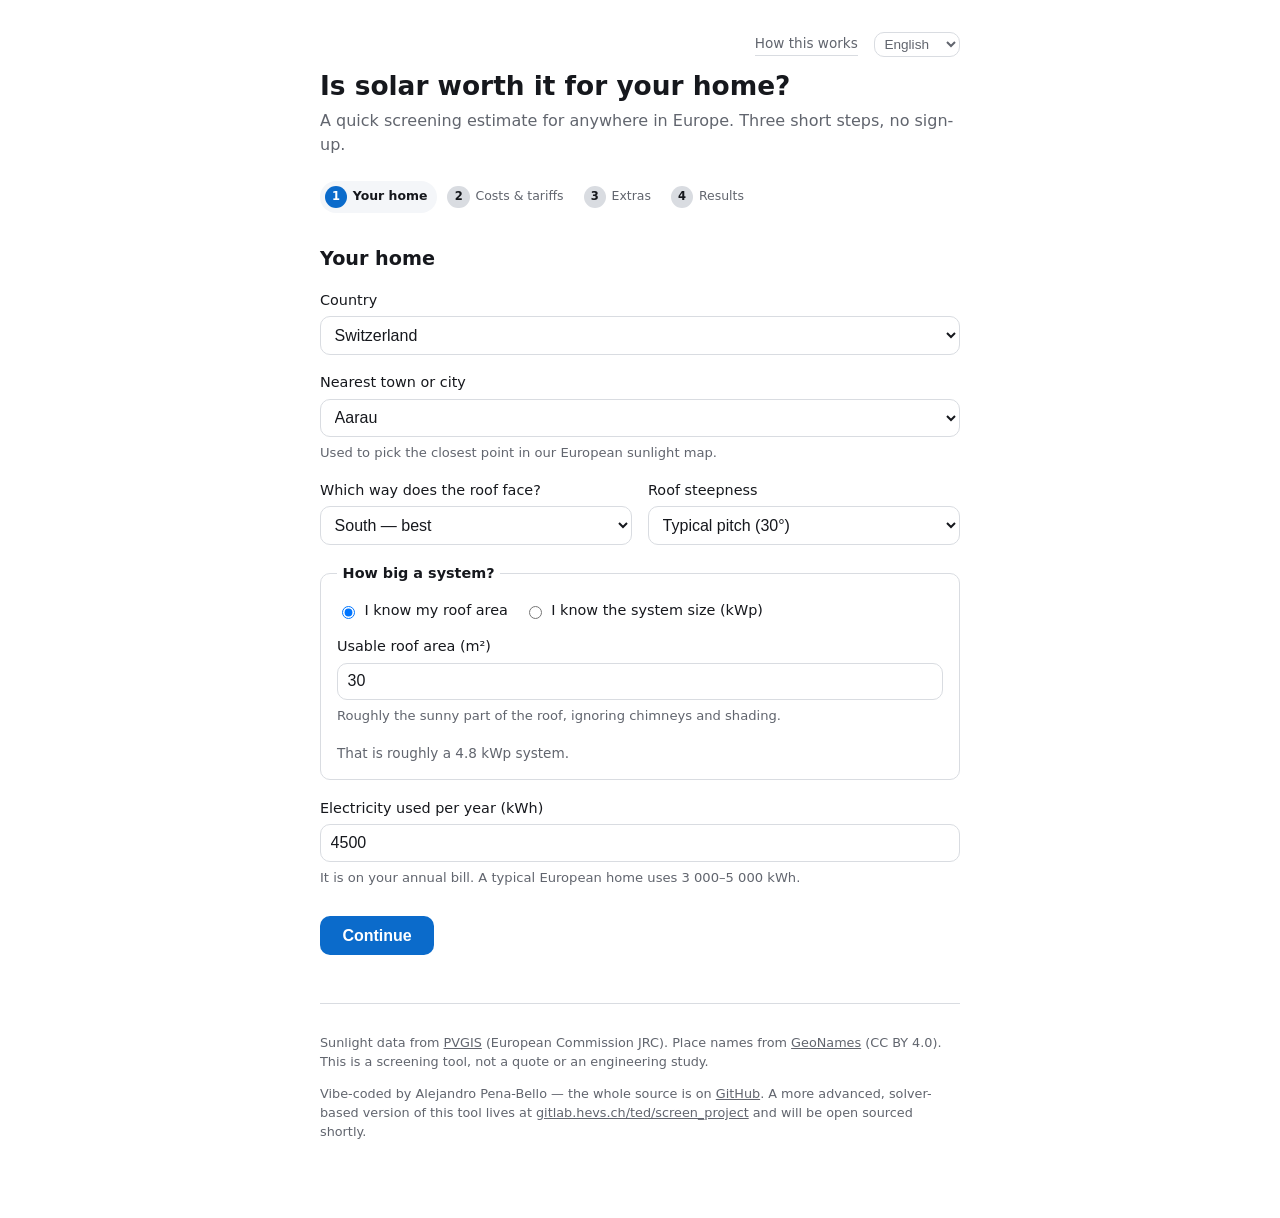
==== commit e42d41a0: "Translate the tool into five languages, bound the inputs, explain failures One commit because the ch" ====
--- a/index.html
+++ b/index.html
@@ -3,7 +3,11 @@
 <head>
   <meta charset="UTF-8" />
   <meta name="viewport" content="width=device-width, initial-scale=1.0" />
-  <title>Solar Advisor — is PV worth it for your home?</title>
+  <!-- The English text stays inline as the static fallback: the page reads correctly before
+       js/i18n.js has fetched anything, and with no JavaScript at all. The catalogue in
+       js/i18n/en.json holds the same strings, and the smoke suite asserts the two agree so
+       they cannot quietly drift. -->
+  <title data-i18n="index.title">Solar Advisor — is PV worth it for your home?</title>
   <link rel="stylesheet" href="css/style.css" />
 </head>
 <body>
@@ -12,92 +16,106 @@
       <!-- The method belongs in the header, not the footer: being legible about how the
            numbers are made is the main thing this tool has over an installer's spreadsheet. -->
       <nav class="site-nav">
-        <a href="methodology.html">How this works</a>
+        <a href="methodology.html" data-i18n="nav.method">How this works</a>
+        <select id="langSelect" class="lang-picker" aria-label="Language"
+                data-i18n-attr="aria-label:nav.language"></select>
       </nav>
-      <h1>Is solar worth it for your home?</h1>
-      <p class="subtitle">
+      <h1 data-i18n="index.h1">Is solar worth it for your home?</h1>
+      <p class="subtitle" data-i18n="index.subtitle">
         A quick screening estimate for anywhere in Europe. Three short steps, no sign-up.
       </p>
     </header>
 
     <ol class="steps" id="stepper">
-      <li data-step="1"><span class="dot">1</span> Your home</li>
-      <li data-step="2"><span class="dot">2</span> Costs &amp; tariffs</li>
-      <li data-step="3"><span class="dot">3</span> Extras</li>
-      <li data-step="4"><span class="dot">4</span> Results</li>
+      <li data-step="1"><span class="dot">1</span> <span data-i18n="steps.home">Your home</span></li>
+      <li data-step="2"><span class="dot">2</span> <span data-i18n="steps.costs">Costs &amp; tariffs</span></li>
+      <li data-step="3"><span class="dot">3</span> <span data-i18n="steps.extras">Extras</span></li>
+      <li data-step="4"><span class="dot">4</span> <span data-i18n="steps.results">Results</span></li>
     </ol>
+
+    <!-- Shown when the sunlight/climate data cannot be fetched. Every other failure in this
+         tool is explained to the reader; a page that silently stops with an empty country
+         list is the one that is not. -->
+    <section class="shared-panel" id="dataErrorPanel" role="alert" hidden>
+      <h2 data-i18n="dataError.h2">Something did not load</h2>
+      <p class="lead" data-i18n="dataError.lead">
+        The sunlight and climate data this tool runs on did not arrive, so it cannot work out
+        anything yet. That is usually a passing network problem rather than anything you did.
+      </p>
+      <p><button type="button" class="button-link" id="dataErrorRetry" data-i18n="dataError.retry">Reload the page</button></p>
+    </section>
 
     <form id="wizard" novalidate>
       <!-- ---------------------------------------------------------------- Step 1 -->
       <section class="step" data-step="1">
-        <h2>Your home</h2>
+        <h2 tabindex="-1" data-i18n="step1.h2">Your home</h2>
 
         <div class="field">
-          <label for="country">Country</label>
+          <label for="country" data-i18n="step1.country">Country</label>
           <select id="country" required></select>
         </div>
 
         <div class="field">
-          <label for="city">Nearest town or city</label>
+          <label for="city" data-i18n="step1.city">Nearest town or city</label>
           <select id="city" required></select>
-          <p class="hint">
+          <p class="hint" data-i18n="step1.city.hint">
             Used to pick the closest point in our European sunlight map.
           </p>
         </div>
 
         <div class="row">
           <div class="field">
-            <label for="orientation">Which way does the roof face?</label>
+            <label for="orientation" data-i18n="step1.orientation">Which way does the roof face?</label>
             <select id="orientation">
-              <option value="0" selected>South — best</option>
-              <option value="-45">South-east</option>
-              <option value="45">South-west</option>
-              <option value="-90">East</option>
-              <option value="90">West</option>
+              <option value="0" selected data-i18n="orient.s">South — best</option>
+              <option value="-45" data-i18n="orient.se">South-east</option>
+              <option value="45" data-i18n="orient.sw">South-west</option>
+              <option value="-90" data-i18n="orient.e">East</option>
+              <option value="90" data-i18n="orient.w">West</option>
             </select>
           </div>
           <div class="field">
-            <label for="tilt">Roof steepness</label>
+            <label for="tilt" data-i18n="step1.tilt">Roof steepness</label>
             <select id="tilt">
-              <option value="0">Flat roof</option>
-              <option value="15">Shallow (15°)</option>
-              <option value="30" selected>Typical pitch (30°)</option>
-              <option value="45">Steep (45°)</option>
+              <option value="0" data-i18n="tilt.flat">Flat roof</option>
+              <option value="15" data-i18n="tilt.shallow">Shallow (15°)</option>
+              <option value="30" selected data-i18n="tilt.typical">Typical pitch (30°)</option>
+              <option value="45" data-i18n="tilt.steep">Steep (45°)</option>
             </select>
           </div>
         </div>
 
         <fieldset class="sizing">
-          <legend>How big a system?</legend>
+          <legend data-i18n="step1.sizing.legend">How big a system?</legend>
           <div class="choice">
             <label class="radio">
               <input type="radio" name="sizeMode" value="area" checked />
-              I know my roof area
+              <span data-i18n="step1.sizing.byArea">I know my roof area</span>
             </label>
             <label class="radio">
               <input type="radio" name="sizeMode" value="kwp" />
-              I know the system size (kWp)
+              <span data-i18n="step1.sizing.byKwp">I know the system size (kWp)</span>
             </label>
           </div>
 
           <div class="field" data-size-mode="area">
-            <label for="roofArea">Usable roof area (m²)</label>
-            <input type="number" id="roofArea" min="1" step="1" value="30" />
-            <p class="hint">Roughly the sunny part of the roof, ignoring chimneys and shading.</p>
+            <label for="roofArea" data-i18n="step1.roofArea">Usable roof area (m²)</label>
+            <input type="number" id="roofArea" min="1" max="2000" step="1" value="30" />
+            <p class="hint" data-i18n="step1.roofArea.hint">Roughly the sunny part of the roof, ignoring chimneys and shading.</p>
           </div>
 
           <div class="field hidden" data-size-mode="kwp">
-            <label for="kwp">System size (kWp)</label>
-            <input type="number" id="kwp" min="0.5" step="0.1" value="6" />
+            <label for="kwp" data-i18n="step1.kwp">System size (kWp)</label>
+            <input type="number" id="kwp" min="0.5" max="100" step="0.1" value="6" />
           </div>
 
           <p class="derived" id="sizeDerived"></p>
         </fieldset>
 
         <div class="field">
-          <label for="consumption">Electricity used per year (kWh)</label>
-          <input type="number" id="consumption" min="100" step="50" value="4500" required />
-          <p class="hint">
+          <label for="consumption" data-i18n="step1.consumption">Electricity used per year (kWh)</label>
+          <input type="number" id="consumption" min="100" max="30000" step="50" value="4500" required />
+          <p class="hint" data-i18n="step1.consumption.hint">
             It is on your annual bill. A typical European home uses 3 000–5 000 kWh.
           </p>
         </div>
@@ -105,88 +123,88 @@
 
       <!-- ---------------------------------------------------------------- Step 2 -->
       <section class="step hidden" data-step="2">
-        <h2>Costs &amp; tariffs</h2>
-        <p class="lead">
+        <h2 tabindex="-1" data-i18n="step2.h2">Costs &amp; tariffs</h2>
+        <p class="lead" data-i18n="step2.lead">
           Defaults are typical values. Change any you know — your own bill is always better than
           our guess.
         </p>
 
         <div class="field">
-          <label for="currency">Currency</label>
+          <label for="currency" data-i18n="step2.currency">Currency</label>
           <select id="currency">
-            <option value="EUR">Euro (€)</option>
-            <option value="CHF">Swiss franc (CHF)</option>
-            <option value="GBP">Pound sterling (£)</option>
-            <option value="SEK">Swedish krona (SEK)</option>
-            <option value="NOK">Norwegian krone (NOK)</option>
-            <option value="DKK">Danish krone (DKK)</option>
-            <option value="PLN">Polish złoty (PLN)</option>
-            <option value="CZK">Czech koruna (CZK)</option>
-            <option value="HUF">Hungarian forint (HUF)</option>
-            <option value="RON">Romanian leu (RON)</option>
-            <option value="BGN">Bulgarian lev (BGN)</option>
+            <option value="EUR" data-i18n="currency.EUR">Euro (€)</option>
+            <option value="CHF" data-i18n="currency.CHF">Swiss franc (CHF)</option>
+            <option value="GBP" data-i18n="currency.GBP">Pound sterling (£)</option>
+            <option value="SEK" data-i18n="currency.SEK">Swedish krona (SEK)</option>
+            <option value="NOK" data-i18n="currency.NOK">Norwegian krone (NOK)</option>
+            <option value="DKK" data-i18n="currency.DKK">Danish krone (DKK)</option>
+            <option value="PLN" data-i18n="currency.PLN">Polish złoty (PLN)</option>
+            <option value="CZK" data-i18n="currency.CZK">Czech koruna (CZK)</option>
+            <option value="HUF" data-i18n="currency.HUF">Hungarian forint (HUF)</option>
+            <option value="RON" data-i18n="currency.RON">Romanian leu (RON)</option>
+            <option value="BGN" data-i18n="currency.BGN">Bulgarian lev (BGN)</option>
           </select>
         </div>
 
         <div class="row">
           <div class="field">
-            <label for="retailPrice">What you pay for electricity (per kWh)</label>
-            <input type="number" id="retailPrice" step="0.01" min="0" value="0.28" required />
-          </div>
-          <div class="field">
-            <label for="feedInTariff">What you are paid for exports (per kWh)</label>
-            <input type="number" id="feedInTariff" step="0.01" min="0" value="0.08" required />
-            <p class="hint">The gap between these two drives the whole battery question.</p>
+            <label for="retailPrice" data-i18n="step2.retailPrice">What you pay for electricity (per kWh)</label>
+            <input type="number" id="retailPrice" step="0.01" min="0" max="5" value="0.28" required />
+          </div>
+          <div class="field">
+            <label for="feedInTariff" data-i18n="step2.feedInTariff">What you are paid for exports (per kWh)</label>
+            <input type="number" id="feedInTariff" step="0.01" min="0" max="5" value="0.08" required />
+            <p class="hint" data-i18n="step2.feedInTariff.hint">The gap between these two drives the whole battery question.</p>
           </div>
         </div>
 
         <div class="row">
           <div class="field">
-            <label for="capexPerKwp">Solar system cost (per kWp, installed)</label>
-            <input type="number" id="capexPerKwp" step="10" min="0" value="1400" required />
-          </div>
-          <div class="field">
-            <label for="batteryCapexPerKwh">Battery cost (per kWh)</label>
-            <input type="number" id="batteryCapexPerKwh" step="10" min="0" value="900" required />
+            <label for="capexPerKwp" data-i18n="step2.capexPerKwp">Solar system cost (per kWp, installed)</label>
+            <input type="number" id="capexPerKwp" step="10" min="0" max="10000" value="1400" required />
+          </div>
+          <div class="field">
+            <label for="batteryCapexPerKwh" data-i18n="step2.batteryCapexPerKwh">Battery cost (per kWh)</label>
+            <input type="number" id="batteryCapexPerKwh" step="10" min="0" max="5000" value="900" required />
           </div>
         </div>
 
         <div class="field">
-          <label for="batteryKwh">Battery size to test (kWh)</label>
-          <input type="number" id="batteryKwh" step="0.5" min="0" value="8" required />
-          <p class="hint">Set to 0 to skip the battery. We always show you both cases.</p>
+          <label for="batteryKwh" data-i18n="step2.batteryKwh">Battery size to test (kWh)</label>
+          <input type="number" id="batteryKwh" step="0.5" min="0" max="100" value="8" required />
+          <p class="hint" data-i18n="step2.batteryKwh.hint">Set to 0 to skip the battery. We always show you both cases.</p>
         </div>
 
         <details class="advanced">
-          <summary>Financial assumptions</summary>
+          <summary data-i18n="step2.advanced">Financial assumptions</summary>
           <div class="row">
             <div class="field">
-              <label for="discountRate">Discount rate (%)</label>
-              <input type="number" id="discountRate" step="0.1" min="0" value="3" />
-            </div>
-            <div class="field">
-              <label for="lifetime">System lifetime (years)</label>
-              <input type="number" id="lifetime" step="1" min="1" value="25" />
+              <label for="discountRate" data-i18n="step2.discountRate">Discount rate (%)</label>
+              <input type="number" id="discountRate" step="0.1" min="0" max="20" value="3" />
+            </div>
+            <div class="field">
+              <label for="lifetime" data-i18n="step2.lifetime">System lifetime (years)</label>
+              <input type="number" id="lifetime" step="1" min="1" max="40" value="25" />
             </div>
           </div>
           <div class="row">
             <div class="field">
-              <label for="batteryLifetime">Battery lifetime (years)</label>
-              <input type="number" id="batteryLifetime" step="1" min="1" value="15" />
-            </div>
-            <div class="field">
-              <label for="roundTrip">Battery round-trip efficiency</label>
+              <label for="batteryLifetime" data-i18n="step2.batteryLifetime">Battery lifetime (years)</label>
+              <input type="number" id="batteryLifetime" step="1" min="1" max="40" value="15" />
+            </div>
+            <div class="field">
+              <label for="roundTrip" data-i18n="step2.roundTrip">Battery round-trip efficiency</label>
               <input type="number" id="roundTrip" step="0.01" min="0.5" max="1" value="0.9" />
             </div>
           </div>
           <div class="row">
             <div class="field">
-              <label for="performanceRatio">Performance ratio</label>
+              <label for="performanceRatio" data-i18n="step2.performanceRatio">Performance ratio</label>
               <input type="number" id="performanceRatio" step="0.01" min="0.5" max="1" value="0.86" />
             </div>
             <div class="field">
-              <label for="tariffEscalation">Yearly electricity price rise (%)</label>
-              <input type="number" id="tariffEscalation" step="0.5" min="0" value="0" />
+              <label for="tariffEscalation" data-i18n="step2.tariffEscalation">Yearly electricity price rise (%)</label>
+              <input type="number" id="tariffEscalation" step="0.5" min="0" max="20" value="0" />
             </div>
           </div>
         </details>
@@ -194,8 +212,8 @@
 
       <!-- ---------------------------------------------------------------- Step 3 -->
       <section class="step hidden" data-step="3">
-        <h2>Extras</h2>
-        <p class="lead">
+        <h2 tabindex="-1" data-i18n="step3.h2">Extras</h2>
+        <p class="lead" data-i18n="step3.lead">
           Planning a heat pump, an electric car or air conditioning? Each one changes how much of
           your own solar you can use. Turn on any that apply — or none, and go straight to your
           results.
@@ -204,44 +222,46 @@
         <div class="asset">
           <label class="toggle">
             <input type="checkbox" id="hpEnabled" />
-            <span><strong>Heat pump</strong> — heating your home with electricity</span>
+            <span data-i18n-html="asset.hp.title"><strong>Heat pump</strong> — heating your home with electricity</span>
           </label>
-          <p class="hint">
+          <p class="hint" data-i18n="asset.hp.hint">
             Uses the most electricity in winter, when there is least sun. Usually the toughest
             case for solar.
           </p>
           <details class="advanced" data-asset="hp">
-            <summary>Heat pump details</summary>
+            <summary data-i18n="asset.hp.details">Heat pump details</summary>
             <div class="choice">
               <label class="radio">
-                <input type="radio" name="hpMode" value="area" checked /> Estimate from my home
+                <input type="radio" name="hpMode" value="area" checked />
+                <span data-i18n="hp.mode.area">Estimate from my home</span>
               </label>
               <label class="radio">
-                <input type="radio" name="hpMode" value="kwh" /> I know my heat demand
+                <input type="radio" name="hpMode" value="kwh" />
+                <span data-i18n="hp.mode.kwh">I know my heat demand</span>
               </label>
             </div>
             <div data-hp-mode="area">
               <div class="row">
                 <div class="field">
-                  <label for="hpArea">Heated floor area (m²)</label>
-                  <input type="number" id="hpArea" min="10" step="5" value="140" />
+                  <label for="hpArea" data-i18n="hp.area">Heated floor area (m²)</label>
+                  <input type="number" id="hpArea" min="10" max="1000" step="5" value="140" />
                 </div>
                 <div class="field">
-                  <label for="hpStandard">Building age / insulation</label>
+                  <label for="hpStandard" data-i18n="hp.standard">Building age / insulation</label>
                   <select id="hpStandard"></select>
                 </div>
               </div>
             </div>
             <div class="field hidden" data-hp-mode="kwh">
-              <label for="hpHeatKwh">Yearly heat demand (kWh)</label>
-              <input type="number" id="hpHeatKwh" min="0" step="100" value="12000" />
-            </div>
-            <div class="field">
-              <label for="hpSupply">Heat distribution</label>
+              <label for="hpHeatKwh" data-i18n="hp.heatKwh">Yearly heat demand (kWh)</label>
+              <input type="number" id="hpHeatKwh" min="0" max="60000" step="100" value="12000" />
+            </div>
+            <div class="field">
+              <label for="hpSupply" data-i18n="hp.supply">Heat distribution</label>
               <select id="hpSupply">
-                <option value="35">Underfloor heating (efficient)</option>
-                <option value="45" selected>Mixed / large radiators</option>
-                <option value="55">Old radiators (less efficient)</option>
+                <option value="35" data-i18n="hpSupply.35">Underfloor heating (efficient)</option>
+                <option value="45" selected data-i18n="hpSupply.45">Mixed / large radiators</option>
+                <option value="55" data-i18n="hpSupply.55">Old radiators (less efficient)</option>
               </select>
             </div>
           </details>
@@ -250,30 +270,30 @@
         <div class="asset">
           <label class="toggle">
             <input type="checkbox" id="evEnabled" />
-            <span><strong>Electric car</strong> — charging at home</span>
+            <span data-i18n-html="asset.ev.title"><strong>Electric car</strong> — charging at home</span>
           </label>
-          <p class="hint">
+          <p class="hint" data-i18n="asset.ev.hint">
             Adds a lot of demand. Whether it helps your solar depends entirely on when you charge.
           </p>
           <details class="advanced" data-asset="ev">
-            <summary>Electric car details</summary>
+            <summary data-i18n="asset.ev.details">Electric car details</summary>
             <div class="row">
               <div class="field">
-                <label for="evKm">Kilometres driven per year</label>
-                <input type="number" id="evKm" min="0" step="500" value="12000" />
+                <label for="evKm" data-i18n="ev.km">Kilometres driven per year</label>
+                <input type="number" id="evKm" min="0" max="60000" step="500" value="12000" />
               </div>
               <div class="field">
-                <label for="evEfficiency">Consumption (kWh per 100 km)</label>
-                <input type="number" id="evEfficiency" min="5" step="0.5" value="18" />
+                <label for="evEfficiency" data-i18n="ev.efficiency">Consumption (kWh per 100 km)</label>
+                <input type="number" id="evEfficiency" min="5" max="60" step="0.5" value="18" />
               </div>
             </div>
             <div class="field">
-              <label for="evStrategy">When do you charge?</label>
+              <label for="evStrategy" data-i18n="ev.strategy">When do you charge?</label>
               <select id="evStrategy">
-                <option value="dumb" selected>Plug in when I get home (evening)</option>
-                <option value="solar">Charge during the day, from my own solar</option>
+                <option value="dumb" selected data-i18n="evStrategy.dumb">Plug in when I get home (evening)</option>
+                <option value="solar" data-i18n="evStrategy.solar">Charge during the day, from my own solar</option>
               </select>
-              <p class="hint">
+              <p class="hint" data-i18n="ev.strategy.hint">
                 Daytime charging only helps if the car is actually parked at home on weekdays.
                 For most commuters it is not.
               </p>
@@ -284,21 +304,21 @@
         <div class="asset">
           <label class="toggle">
             <input type="checkbox" id="acEnabled" />
-            <span><strong>Air conditioning</strong> — cooling in summer</span>
+            <span data-i18n-html="asset.ac.title"><strong>Air conditioning</strong> — cooling in summer</span>
           </label>
-          <p class="hint">
+          <p class="hint" data-i18n="asset.ac.hint">
             Runs on hot, sunny afternoons — the one addition that usually fits solar well.
           </p>
           <details class="advanced" data-asset="ac">
-            <summary>Air conditioning details</summary>
+            <summary data-i18n="asset.ac.details">Air conditioning details</summary>
             <div class="row">
               <div class="field">
-                <label for="acArea">Cooled floor area (m²)</label>
-                <input type="number" id="acArea" min="5" step="5" value="80" />
+                <label for="acArea" data-i18n="ac.area">Cooled floor area (m²)</label>
+                <input type="number" id="acArea" min="5" max="1000" step="5" value="80" />
               </div>
               <div class="field">
-                <label for="acSeer">Efficiency (SEER)</label>
-                <input type="number" id="acSeer" min="1.5" step="0.1" value="3" />
+                <label for="acSeer" data-i18n="ac.seer">Efficiency (SEER)</label>
+                <input type="number" id="acSeer" min="1.5" max="10" step="0.1" value="3" />
               </div>
             </div>
           </details>
@@ -307,29 +327,29 @@
 
       <!-- ---------------------------------------------------------------- Results -->
       <section class="step hidden" data-step="4">
-        <h2>Your results</h2>
+        <h2 tabindex="-1" data-i18n="results.h2">Your results</h2>
         <div id="verdict" class="verdict"></div>
 
         <!-- One control row, above everything it scopes. Flipping an extra recomputes the
              whole page against the *same* solar and battery system, so the change you see is
              the extra's doing and not a resized system's. -->
         <div class="scenario-bar">
-          <p class="scenario-bar-label" id="scenarioBarLabel">Show my results with</p>
+          <p class="scenario-bar-label" id="scenarioBarLabel" data-i18n="results.toggleLabel">Show my results with</p>
           <div class="scenario-toggles" role="group" aria-labelledby="scenarioBarLabel">
             <label class="chip">
               <input type="checkbox" id="resultHp" />
-              <span>Heat pump</span>
+              <span data-i18n="asset.hp.name">Heat pump</span>
             </label>
             <label class="chip">
               <input type="checkbox" id="resultEv" />
-              <span>Electric car</span>
+              <span data-i18n="asset.ev.name">Electric car</span>
             </label>
             <label class="chip">
               <input type="checkbox" id="resultAc" />
-              <span>Air conditioning</span>
+              <span data-i18n="asset.ac.name">Air conditioning</span>
             </label>
           </div>
-          <p class="hint" id="scenarioSummary"></p>
+          <p class="hint" id="scenarioSummary" role="status"></p>
         </div>
 
         <!-- Only the panels and the battery are costed anywhere in this tool. When an extra is
@@ -342,47 +362,47 @@
         <div class="chart-grid">
           <figure class="chart-card wide" id="card-monthly">
             <figcaption>
-              <h3>Where your electricity came from, month by month</h3>
-              <p class="hint">
+              <h3 data-i18n="chart.monthly.title">Where your electricity came from, month by month</h3>
+              <p class="hint" data-i18n="chart.monthly.hint">
                 Each bar is that month's total use. Watch the winter months: the roof gives
                 least exactly when the house wants most.
               </p>
             </figcaption>
-            <div class="chart-frame"><canvas id="chartMonthly"></canvas></div>
+            <div class="chart-frame"><canvas id="chartMonthly" aria-hidden="true"></canvas></div>
           </figure>
 
           <figure class="chart-card" id="card-split">
             <figcaption>
-              <h3>Where your solar output went</h3>
-              <p class="hint">Every kilowatt-hour the panels made, over a year.</p>
+              <h3 data-i18n="chart.split.title">Where your solar output went</h3>
+              <p class="hint" data-i18n="chart.split.hint">Every kilowatt-hour the panels made, over a year.</p>
             </figcaption>
-            <div class="chart-frame"><canvas id="chartSplit"></canvas></div>
+            <div class="chart-frame"><canvas id="chartSplit" aria-hidden="true"></canvas></div>
           </figure>
 
           <figure class="chart-card" id="card-cash">
             <figcaption>
-              <h3>Money over the system's life</h3>
-              <p class="hint">
+              <h3 data-i18n="chart.cash.title">Money over the system's life</h3>
+              <p class="hint" data-i18n="chart.cash.hint">
                 The running total, starting at what you paid. It crosses zero at payback.
               </p>
             </figcaption>
-            <div class="chart-frame"><canvas id="chartCash"></canvas></div>
+            <div class="chart-frame"><canvas id="chartCash" aria-hidden="true"></canvas></div>
           </figure>
 
           <figure class="chart-card" id="card-summer">
             <figcaption>
-              <h3 id="summerTitle">A typical July day</h3>
-              <p class="hint">Averaged across the month — a real day is spikier.</p>
+              <h3 id="summerTitle" data-i18n="chart.day.summer">A typical July day</h3>
+              <p class="hint" data-i18n="chart.day.summer.hint">Averaged across the month — a real day is spikier.</p>
             </figcaption>
-            <div class="chart-frame"><canvas id="chartSummer"></canvas></div>
+            <div class="chart-frame"><canvas id="chartSummer" aria-hidden="true"></canvas></div>
           </figure>
 
           <figure class="chart-card" id="card-winter">
             <figcaption>
-              <h3 id="winterTitle">A typical January day</h3>
-              <p class="hint">The same house, the same roof, five months later.</p>
+              <h3 id="winterTitle" data-i18n="chart.day.winter">A typical January day</h3>
+              <p class="hint" data-i18n="chart.day.winter.hint">The same house, the same roof, five months later.</p>
             </figcaption>
-            <div class="chart-frame"><canvas id="chartWinter"></canvas></div>
+            <div class="chart-frame"><canvas id="chartWinter" aria-hidden="true"></canvas></div>
           </figure>
         </div>
 
@@ -392,41 +412,49 @@
              user has already described rather than from a blank form. -->
         <div class="cta">
           <div>
-            <h3>Not sure this is the right system?</h3>
-            <p class="hint">
+            <h3 data-i18n="cta.h3">Not sure this is the right system?</h3>
+            <p class="hint" data-i18n="cta.hint">
               Put two versions of it next to each other — with and without a battery, more or
               fewer panels, a heat pump or not. Your house and your tariffs carry over.
             </p>
           </div>
-          <button type="button" id="compareBtn">Compare two systems &rarr;</button>
+          <button type="button" id="compareBtn" data-i18n="cta.button">Compare two systems →</button>
         </div>
 
         <details class="advanced assumptions-panel" id="assumptions" open>
-          <summary>What this estimate assumes</summary>
+          <summary data-i18n="assumptions.summary">What this estimate assumes</summary>
           <div id="assumptions-body"></div>
         </details>
       </section>
 
       <nav class="wizard-nav">
-        <button type="button" id="backBtn" class="secondary" hidden>Back</button>
+        <button type="button" id="backBtn" class="secondary" hidden data-i18n="nav.back">Back</button>
         <button type="button" id="nextBtn">Continue</button>
-        <button type="button" id="restartBtn" class="secondary" hidden>Start again</button>
+        <button type="button" id="restartBtn" class="secondary" hidden data-i18n="nav.restart">Start again</button>
       </nav>
-      <p class="error" id="formError" hidden></p>
+      <p class="error" id="formError" role="alert" hidden></p>
     </form>
 
     <footer class="page-footer">
-      <p>
+      <p data-i18n-html="footer.credit">
         Sunlight data from <a href="https://re.jrc.ec.europa.eu/pvg_tools/en/">PVGIS</a> (European
         Commission JRC). Place names from <a href="https://www.geonames.org/">GeoNames</a>
         (CC&nbsp;BY&nbsp;4.0). This is a screening tool, not a quote or an engineering study.
       </p>
+      <p data-i18n-html="footer.provenance">
+        Vibe-coded by Alejandro Pena-Bello — the whole source is on
+        <a href="https://github.com/alefunxo/PV-advisor">GitHub</a>. A more advanced,
+        solver-based version of this tool lives at
+        <a href="https://gitlab.hevs.ch/ted/screen_project">gitlab.hevs.ch/ted/screen_project</a>
+        and will be open sourced shortly.
+      </p>
     </footer>
   </main>
 
   <!-- Vendored rather than loaded from a CDN: the deployed page stays self-contained, works
        offline, and the headless smoke tests need no network. Chart.js v4.4.7, MIT. -->
   <script src="js/vendor/chart.umd.js"></script>
+  <script src="js/i18n.js"></script>
   <script src="js/data/load-profiles.js"></script>
   <script src="js/calc/pv.js"></script>
   <script src="js/calc/climate.js"></script>
--- a/css/style.css
+++ b/css/style.css
@@ -631,6 +631,15 @@
   text-decoration: none;
 }
 
+/* The retry control is a button, not a link — it acts on this page rather than going
+   anywhere — so it needs the browser's own button styling cleared to match. */
+button.button-link {
+  border: 0;
+  font: inherit;
+  font-weight: 600;
+  cursor: pointer;
+}
+
 /* ---- comparison mode ---- */
 body.compare-mode main {
   max-width: 1080px;
@@ -883,6 +892,24 @@
   border-bottom-color: var(--accent);
 }
 
+/* The language picker sits in the same row as the method link, so it is sized to that row
+   rather than to the full-width form controls the shared select rule assumes. */
+.site-nav {
+  align-items: center;
+}
+
+.lang-picker {
+  width: auto;
+  padding: 0.2rem 0.35rem;
+  font-size: 0.85rem;
+  color: var(--muted);
+  border-color: var(--border);
+}
+
+.lang-picker:hover {
+  color: var(--accent);
+}
+
 /* ---- methodology page ----
    A reading page, so the column is set narrower than the wizard's and the whole page —
    header, prose and footer — shares that one measure rather than having the text sit
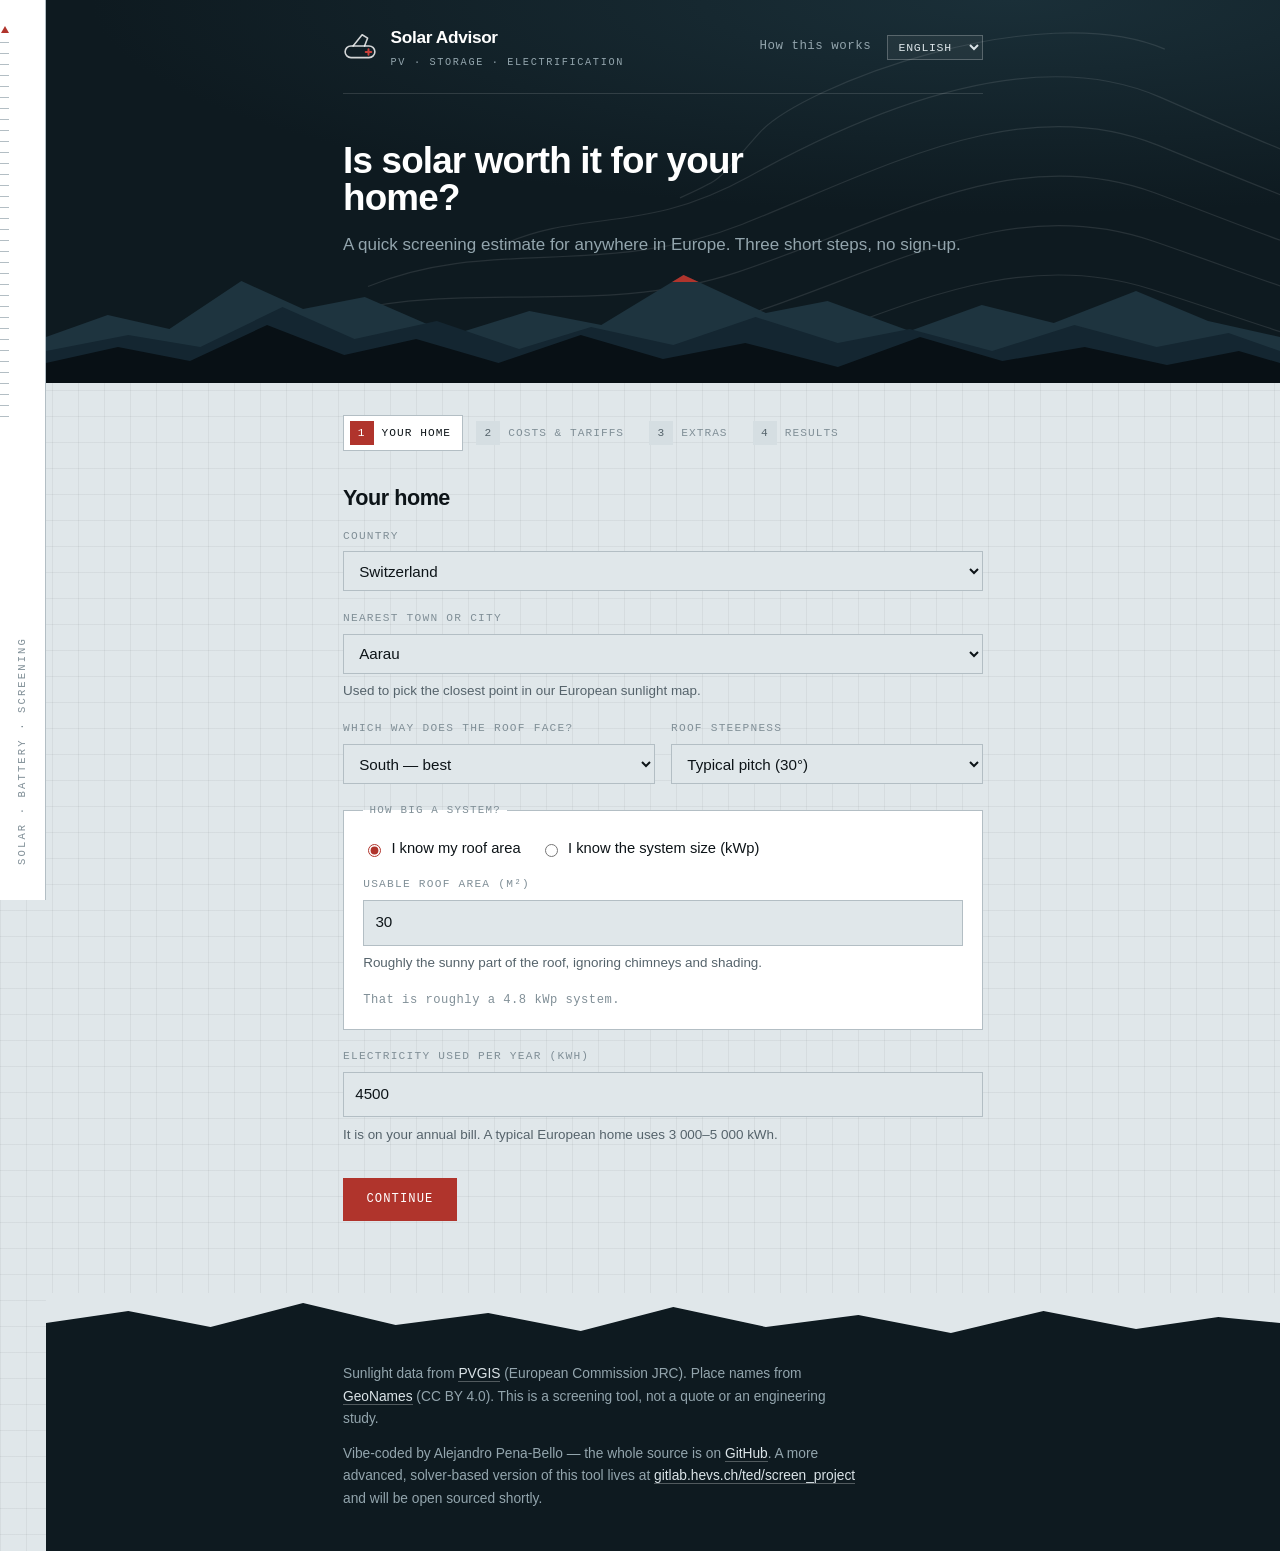
==== commit 8986c0e8: "matching new look" ====
--- a/index.html
+++ b/index.html
@@ -8,24 +8,47 @@
        js/i18n/en.json holds the same strings, and the smoke suite asserts the two agree so
        they cannot quietly drift. -->
   <title data-i18n="index.title">Solar Advisor — is PV worth it for your home?</title>
+  <meta name="description" content="A quick, transparent screening estimate for whether solar — with or without a battery — is worth it for your home, anywhere in Europe." />
+  <meta name="theme-color" content="#0e1a20" />
+  <link rel="icon" type="image/svg+xml" href="assets/favicon.svg" />
   <link rel="stylesheet" href="css/style.css" />
 </head>
 <body>
+  <div class="rail" aria-hidden="true"><span data-i18n="rail.caption">Solar · Battery · Screening</span></div>
+
+  <header class="page-header">
+    <div class="wrap">
+      <div class="masthead-nav">
+        <a class="brand" href="index.html">
+          <svg class="mark" viewBox="0 0 32 32" aria-hidden="true" focusable="false">
+            <rect x="2" y="15" width="28" height="11" rx="5.5" />
+            <path d="M9.5 15 18 4.5l5.2 3.1L20.3 15" />
+            <path class="mark-cross" d="M24 18.1v5.2M21.4 20.7h5.2" />
+          </svg>
+          <span class="brand-text">
+            <span class="brand-name" data-i18n="brand.name">Solar Advisor</span>
+            <span class="brand-tag" data-i18n="brand.tag">PV · Storage · Electrification</span>
+          </span>
+        </a>
+        <!-- The method belongs in the header, not the footer: being legible about how the
+             numbers are made is the main thing this tool has over an installer's spreadsheet. -->
+        <nav class="site-nav">
+          <a href="methodology.html" data-i18n="nav.method">How this works</a>
+          <select id="langSelect" class="lang-picker" aria-label="Language"
+                  data-i18n-attr="aria-label:nav.language"></select>
+        </nav>
+      </div>
+
+      <div class="masthead-hero">
+        <h1 data-i18n="index.h1">Is solar worth it for your home?</h1>
+        <p class="subtitle" data-i18n="index.subtitle">
+          A quick screening estimate for anywhere in Europe. Three short steps, no sign-up.
+        </p>
+      </div>
+    </div>
+  </header>
+
   <main>
-    <header class="page-header">
-      <!-- The method belongs in the header, not the footer: being legible about how the
-           numbers are made is the main thing this tool has over an installer's spreadsheet. -->
-      <nav class="site-nav">
-        <a href="methodology.html" data-i18n="nav.method">How this works</a>
-        <select id="langSelect" class="lang-picker" aria-label="Language"
-                data-i18n-attr="aria-label:nav.language"></select>
-      </nav>
-      <h1 data-i18n="index.h1">Is solar worth it for your home?</h1>
-      <p class="subtitle" data-i18n="index.subtitle">
-        A quick screening estimate for anywhere in Europe. Three short steps, no sign-up.
-      </p>
-    </header>
-
     <ol class="steps" id="stepper">
       <li data-step="1"><span class="dot">1</span> <span data-i18n="steps.home">Your home</span></li>
       <li data-step="2"><span class="dot">2</span> <span data-i18n="steps.costs">Costs &amp; tariffs</span></li>
@@ -434,8 +457,10 @@
       </nav>
       <p class="error" id="formError" role="alert" hidden></p>
     </form>
-
-    <footer class="page-footer">
+  </main>
+
+  <footer class="page-footer">
+    <div class="wrap">
       <p data-i18n-html="footer.credit">
         Sunlight data from <a href="https://re.jrc.ec.europa.eu/pvg_tools/en/">PVGIS</a> (European
         Commission JRC). Place names from <a href="https://www.geonames.org/">GeoNames</a>
@@ -448,8 +473,8 @@
         <a href="https://gitlab.hevs.ch/ted/screen_project">gitlab.hevs.ch/ted/screen_project</a>
         and will be open sourced shortly.
       </p>
-    </footer>
-  </main>
+    </div>
+  </footer>
 
   <!-- Vendored rather than loaded from a CDN: the deployed page stays self-contained, works
        offline, and the headless smoke tests need no network. Chart.js v4.4.7, MIT. -->
--- a/css/style.css
+++ b/css/style.css
@@ -1,54 +1,121 @@
+/* ---------------------------------------------------------------
+   PV / Battery / Electrification Advisor — "Alpine engineering"
+   Alpine night masthead with a ridgeline, graph-paper ground,
+   document sheets, and a single red signal used sparingly.
+
+   Shares the identity of apbenergy.github.io: same tokens, same
+   mono/sans split, same sharp corners, same artwork language.
+
+   Two names outside this file depend on tokens defined here, so the
+   names stay even though the values moved onto the new palette:
+   js/charts.js reads --c-solar / --c-battery / --c-grid /
+   --c-exported / --bg / --fg / --muted / --border / --chart-gridline
+   live via getComputedStyle, and _tests/suite-wizard.html asserts the
+   four --c-* names resolve to real colours. The four chart-series
+   hexes are deliberately unchanged: they carry a colour-vision
+   separation check that this design system does not govern.
+----------------------------------------------------------------- */
+
 :root {
   color-scheme: light dark;
-  --bg: #ffffff;
-  --fg: #16181d;
-  --muted: #61656e;
-  --border: #d9dce1;
-  --accent: #0b6bcb;
-  --accent-fg: #ffffff;
-  --panel: #f4f6f9;
-  --good: #1a7f47;
-  --bad: #b4232c;
-  --radius: 10px;
-
-  /* Chart series colours live here so light and dark swap in one place and js/charts.js can
-     stay written against roles. One colour per entity, reused across every chart: a reader
-     who learns "aqua is the battery" on one keeps it on the next.
-
-     These are categorical slots 1-4 of the reference palette, and the per-chart sets were run
-     through the palette validator rather than picked by eye — see the header of
-     js/charts.js for the measured separations and for why orange and yellow are never put in
-     the same plot. */
+
+  --night: #0e1a20;
+  --night-2: #16262e;
+  --night-3: #091116;
+  --ground: #e0e7ea;
+  --panel: #ffffff;
+  --panel-alt: #d5dee2;
+  --ink: #0d1418;
+  --ink-soft: #55636b;
+  --ink-faint: #808f97;
+  --line: #d5dcdf;
+  --line-strong: #b3bec4;
+  --slate: #1d4e5c;
+  --slate-deep: #123844;
+  --slate-tint: #e0ebee;
+  --red: #b0342c;
+  --red-deep: #8c2620;
+  --red-bright: #c9403a;
+  --on-night: #dbe4e8;
+  --on-night-soft: #93a5ad;
+
+  /* This tool's whole point is a yes/no money verdict, so the palette needs one
+     colour red cannot carry: a favourable answer. Muted enough not to compete
+     with the signal. */
+  --good: #2f6f4e;
+
+  /* The masthead and footer bands. Held apart from --night so dark mode can step
+     them away from the page ground and keep bracketing the working area. */
+  --band: var(--night);
+  --band-glow: #1a2f38;
+
+  --measure: 68ch;
+  --sans: "Inter", "Helvetica Neue", "Segoe UI", Arial, sans-serif;
+  --mono: "JetBrains Mono", "IBM Plex Mono", Consolas, monospace;
+  --rail-w: 46px;
+  --grid: 26px;
+  --graph-ink: rgba(13, 20, 24, 0.05);
+
+  /* The shell width every page-level container shares, so the masthead, the
+     content column and the footer line up on one edge. Reset per page below. */
+  --shell: 640px;
+
+  /* ---- names read from JS; values remapped onto the palette above ---- */
+  --bg: var(--panel);
+  --fg: var(--ink);
+  --muted: var(--ink-soft);
+  --border: var(--line-strong);
+  --radius: 0;
+
   --c-solar: #2a78d6;
   --c-battery: #1baf7a;
   --c-grid: #eb6834;
   --c-exported: #eda100;
-  --chart-gridline: #ebedf0;
+  --chart-gridline: var(--line);
 
   --notice-bg: #fdf6e6;
   --notice-border: #ecd9a8;
   --notice-rule: #d99b0b;
 }
 
+/* The dashboard and comparison mode need more room than the wizard's reading
+   column; the methodology page wants less. */
+body.results-wide { --shell: 900px; }
+body.compare-mode { --shell: 1080px; }
+body.doc-page { --shell: 40rem; }
+
+/* The site has no theme switch — this follows the reader's OS. The night ground
+   moves from being just the masthead and footer to being the whole page, so the
+   bands blend into the working area rather than standing apart from it. */
 @media (prefers-color-scheme: dark) {
   :root {
-    --bg: #131519;
-    --fg: #e9eaec;
-    --muted: #9aa0aa;
-    --border: #333740;
-    --accent: #4f9bf0;
-    --accent-fg: #0b1220;
-    --panel: #1c1f25;
-    --good: #4cc38a;
-    --bad: #f2777f;
-
-    /* Not an automatic flip: these are the same four hues re-stepped for the dark surface
+    --ground: var(--night);
+    --panel: var(--night-2);
+    --panel-alt: var(--night-3);
+    --ink: var(--on-night);
+    --ink-soft: var(--on-night-soft);
+    --ink-faint: #6f838c;
+    --line: #263840;
+    --line-strong: #3a4f58;
+    --slate: #7cbdd1;
+    --slate-deep: #a4d3e1;
+    --slate-tint: #1c333a;
+    --red: var(--red-bright);
+    --red-deep: #d1534b;
+    --good: #5fae82;
+    --graph-ink: rgba(219, 228, 232, 0.045);
+
+    /* One step darker than the page ground, so the bands still read as bands
+       rather than dissolving into a single flat dark page. */
+    --band: var(--night-3);
+    --band-glow: #172c35;
+
+    /* Not an automatic flip: the same four hues re-stepped for the dark surface
        and validated against it separately. */
     --c-solar: #3987e5;
     --c-battery: #199e70;
     --c-grid: #d95926;
     --c-exported: #c98500;
-    --chart-gridline: #23262c;
 
     --notice-bg: #241f14;
     --notice-border: #4a3f22;
@@ -56,135 +123,424 @@
   }
 }
 
-* {
-  box-sizing: border-box;
-}
+* { box-sizing: border-box; }
+html { scroll-behavior: smooth; }
 
 body {
   margin: 0;
-  padding: 2rem 1rem 4rem;
-  background: var(--bg);
-  color: var(--fg);
-  font-family: system-ui, -apple-system, "Segoe UI", Roboto, sans-serif;
-  line-height: 1.5;
-}
-
+  font-family: var(--sans);
+  background-color: var(--ground);
+  /* graph paper: engineering drawing ground */
+  background-image:
+    linear-gradient(to right, var(--graph-ink) 1px, transparent 1px),
+    linear-gradient(to bottom, var(--graph-ink) 1px, transparent 1px);
+  background-size: var(--grid) var(--grid);
+  color: var(--ink);
+  line-height: 1.62;
+  font-size: 17px;
+  -webkit-font-smoothing: antialiased;
+  font-feature-settings: "tnum" 1;
+}
+
+::selection { background: var(--red); color: #fff; }
+
+a { color: var(--slate); }
+
+.wrap,
 main {
-  max-width: 640px;
+  width: min(var(--shell), calc(100% - 2.5rem));
   margin: 0 auto;
-  transition: max-width 0.2s ease;
-}
-
-/* The wizard reads best as a narrow column; the dashboard needs room for two charts abreast.
-   The class is set on the body only while the results step is showing. */
-body.results-wide main {
-  max-width: 900px;
-}
-
-h1 {
-  font-size: 1.65rem;
-  line-height: 1.25;
-  margin: 0 0 0.4rem;
-}
-
-h2 {
-  font-size: 1.2rem;
-  margin: 0 0 1rem;
+}
+
+main { padding-bottom: 2.5rem; }
+
+/* ---------- decorative fixed rail ---------- */
+.rail { display: none; }
+
+@media (min-width: 980px) {
+  .rail {
+    display: flex;
+    align-items: flex-end;
+    justify-content: center;
+    position: fixed;
+    top: 0;
+    left: 0;
+    width: var(--rail-w);
+    height: 100vh;
+    border-right: 1px solid var(--line-strong);
+    background: var(--panel);
+    z-index: 40;
+    padding-bottom: 2.2rem;
+  }
+  .rail span {
+    writing-mode: vertical-rl;
+    transform: rotate(180deg);
+    font-family: var(--mono);
+    font-size: 0.66rem;
+    letter-spacing: 0.2em;
+    text-transform: uppercase;
+    color: var(--ink-faint);
+    white-space: nowrap;
+  }
+  /* altitude ticks: a survey staff running up the rail */
+  .rail::before {
+    content: "";
+    position: absolute;
+    top: 2.6rem;
+    left: 0;
+    width: 9px;
+    height: 42vh;
+    background-image: linear-gradient(to bottom, var(--line-strong) 1px, transparent 1px);
+    background-size: 100% 11px;
+  }
+  /* the summit mark at the top of the scale */
+  .rail::after {
+    content: "";
+    position: absolute;
+    top: 1.6rem;
+    left: 1px;
+    width: 0;
+    height: 0;
+    border-left: 4px solid transparent;
+    border-right: 4px solid transparent;
+    border-bottom: 7px solid var(--red);
+  }
+  body { margin-left: var(--rail-w); }
+}
+
+/* ---------- headings & type primitives ---------- */
+h1, h2, h3 {
+  font-family: var(--sans);
+  font-weight: 620;
+  color: var(--ink);
+  letter-spacing: -0.022em;
+}
+h1 { line-height: 1.02; font-size: clamp(1.75rem, 3.6vw, 2.3rem); margin: 0 0 0.9rem; }
+h2 { line-height: 1.14; font-size: 1.35rem; margin: 0 0 1rem; }
+
+/* Mono metadata label with a red rule in front of it. Used for anything that
+   names a group of controls rather than being prose. */
+.eyebrow,
+.scenario-bar-label,
+.delta-row.head {
+  font-family: var(--mono);
+  font-size: 0.72rem;
+  letter-spacing: 0.2em;
+  text-transform: uppercase;
+  color: var(--ink-faint);
+  font-weight: 500;
+}
+
+.scenario-bar-label {
+  margin: 0 0 0.85rem;
+  display: flex;
+  align-items: center;
+  gap: 0.65rem;
+}
+
+.scenario-bar-label::before {
+  content: "";
+  display: inline-block;
+  flex: none;
+  width: 1.6rem;
+  height: 2px;
+  background: var(--red);
+}
+
+/* Numbered section head: a mono counter in red, the heading beside it, a rule
+   under both, and a red tick riding that rule at the left edge. */
+.section-head {
+  display: flex;
+  align-items: baseline;
+  gap: 1rem;
+  border-bottom: 1px solid var(--line-strong);
+  padding-bottom: 0.7rem;
+  margin-bottom: 1.7rem;
+  position: relative;
+}
+.section-head::after {
+  content: "";
+  position: absolute;
+  left: 0;
+  bottom: -1px;
+  width: 2.6rem;
+  height: 2px;
+  background: var(--red);
+}
+.section-head h2 { margin: 0; font-size: 1.5rem; }
+.section-num {
+  font-family: var(--mono);
+  font-size: 0.78rem;
+  color: var(--red);
+  letter-spacing: 0.08em;
 }
 
 .subtitle,
+.lead,
+.intro {
+  max-width: var(--measure);
+  color: var(--ink-soft);
+  margin: 0 0 1.4rem;
+}
+
 .lead {
-  color: var(--muted);
-  margin: 0 0 1.5rem;
-}
-
-/* ---- stepper ---- */
+  font-size: 1.08rem;
+  line-height: 1.6;
+  color: var(--ink);
+}
+
+/* =================================================================
+   MASTHEAD — alpine night, contours, ridgeline
+   ================================================================= */
+.page-header {
+  position: relative;
+  isolation: isolate;
+  background: var(--band);
+  background-image: radial-gradient(120% 90% at 78% 0%, var(--band-glow) 0%, var(--band) 62%);
+  color: var(--on-night);
+  overflow: hidden;
+  padding-bottom: 5rem;
+}
+
+/* survey contours drifting through the sky */
+.page-header::before {
+  content: "";
+  position: absolute;
+  inset: 0;
+  z-index: 0;
+  pointer-events: none;
+  background-image: url("data:image/svg+xml,%3Csvg xmlns='http://www.w3.org/2000/svg' width='900' height='440' viewBox='0 0 900 440'%3E%3Cg fill='none' stroke='%23ffffff' stroke-width='1' stroke-opacity='0.10'%3E%3Cpath d='M-20 400C120 356 210 402 330 372S560 268 690 306 880 372 920 350'/%3E%3Cpath d='M-20 366C110 320 214 366 336 332S566 226 692 266 882 336 920 314'/%3E%3Cpath d='M-20 332C104 286 218 330 342 292S572 184 694 226 884 300 920 278'/%3E%3Cpath d='M-20 298C100 250 222 294 348 252S578 142 696 186 886 264 920 242'/%3E%3Cpath d='M40 264C140 222 236 258 352 212S584 100 698 146 888 228 920 206'/%3E%3Cpath d='M150 230C220 198 268 222 358 172S590 58 700 106 890 192 920 170'/%3E%3Cpath d='M300 190C340 172 330 176 366 136S600 22 704 66'/%3E%3C/g%3E%3C/svg%3E");
+  background-position: right -120px top -30px;
+  background-repeat: no-repeat;
+  background-size: 1080px auto;
+}
+
+/* the ridgeline: three ranges, near one darkest, one red summit beacon */
+.page-header::after {
+  content: "";
+  position: absolute;
+  left: 0;
+  right: 0;
+  bottom: 0;
+  height: 132px;
+  z-index: 1;
+  pointer-events: none;
+  background-image: url("data:image/svg+xml,%3Csvg xmlns='http://www.w3.org/2000/svg' width='1200' height='132' viewBox='0 0 1200 132' preserveAspectRatio='none'%3E%3Cpath fill='%231e343f' d='M0 86 60 64 120 78 190 30 250 58 310 46 395 84 470 60 540 74 620 24 700 62 760 50 840 80 910 54 980 72 1060 40 1130 70 1200 86V132H0Z'/%3E%3Cpath fill='%23b0342c' d='M620 24 634.7 31H608.8Z'/%3E%3Cpath fill='%23142631' d='M0 100 80 84 150 96 230 56 300 88 380 70 460 98 530 76 610 94 690 66 770 92 840 78 920 100 1000 74 1080 96 1150 82 1200 100V132H0Z'/%3E%3Cpath fill='%23081015' d='M0 112 70 96 140 110 215 74 290 104 360 88 440 112 520 84 600 108 680 92 770 116 850 86 930 110 1010 96 1090 114 1160 100 1200 112V132H0Z'/%3E%3C/svg%3E");
+  background-repeat: no-repeat;
+  background-position: left bottom;
+  background-size: 100% 132px;
+}
+
+.page-header .wrap { position: relative; z-index: 2; }
+.page-header h1,
+.page-header h2 { color: #fff; }
+.page-header .subtitle { color: var(--on-night-soft); }
+
+/* ---------- masthead nav ---------- */
+.masthead-nav {
+  display: flex;
+  justify-content: space-between;
+  align-items: center;
+  flex-wrap: wrap;
+  gap: 1rem;
+  padding: 1.5rem 0 1.4rem;
+  border-bottom: 1px solid rgba(255, 255, 255, 0.13);
+}
+
+.brand {
+  text-decoration: none;
+  color: #fff;
+  display: flex;
+  align-items: center;
+  gap: 0.85rem;
+}
+.brand-text { display: flex; flex-direction: column; gap: 0.1rem; }
+.brand-name {
+  font-size: 1.08rem;
+  font-weight: 620;
+  letter-spacing: -0.02em;
+}
+.brand-tag {
+  font-family: var(--mono);
+  font-size: 0.64rem;
+  letter-spacing: 0.16em;
+  text-transform: uppercase;
+  color: var(--on-night-soft);
+}
+
+/* the folded-tool mark */
+.mark {
+  width: 34px;
+  height: 34px;
+  flex: none;
+  fill: none;
+  stroke: rgba(255, 255, 255, 0.82);
+  stroke-width: 1.5;
+  stroke-linecap: round;
+  stroke-linejoin: round;
+  transition: transform 0.3s cubic-bezier(0.2, 0.8, 0.3, 1), stroke 0.2s ease;
+}
+.mark .mark-cross { stroke: var(--red-bright); stroke-width: 1.9; }
+.brand:hover .mark { stroke: #fff; transform: rotate(-8deg) scale(1.04); }
+
+/* The method link and the language picker: mono metadata, on the night ground. */
+.site-nav {
+  display: flex;
+  align-items: center;
+  gap: 1rem;
+  font-family: var(--mono);
+  font-size: 0.78rem;
+  letter-spacing: 0.04em;
+}
+.site-nav a {
+  color: var(--on-night-soft);
+  text-decoration: none;
+  padding: 0.15rem 0;
+  border-bottom: 2px solid transparent;
+  transition: color 0.15s ease, border-color 0.15s ease;
+}
+.site-nav a:hover,
+.site-nav a:focus-visible {
+  color: #fff;
+  border-bottom-color: var(--red);
+}
+
+.lang-picker {
+  width: auto;
+  padding: 0.25rem 0.4rem;
+  font-family: var(--mono);
+  font-size: 0.72rem;
+  letter-spacing: 0.06em;
+  text-transform: uppercase;
+  color: var(--on-night);
+  background: rgba(255, 255, 255, 0.05);
+  border: 1px solid rgba(255, 255, 255, 0.24);
+  border-radius: 0;
+}
+.lang-picker:hover { border-color: var(--red-bright); color: #fff; }
+.lang-picker option { color: var(--ink); background: var(--panel); }
+
+/* ---------- masthead hero ---------- */
+.masthead-hero { padding: 3rem 0 1.4rem; max-width: 46rem; }
+.masthead-hero h1 { max-width: 20ch; }
+
+.mode-switch {
+  margin: 1.1rem 0 0;
+  font-family: var(--mono);
+  font-size: 0.74rem;
+  letter-spacing: 0.06em;
+}
+.mode-switch a {
+  color: #fff;
+  text-decoration: none;
+  border-bottom: 1px solid rgba(255, 255, 255, 0.35);
+  transition: border-color 0.15s ease;
+}
+.mode-switch a:hover,
+.mode-switch a:focus-visible { border-bottom-color: var(--red-bright); }
+
+/* ---------- stepper ---------- */
 .steps {
   display: flex;
-  gap: 0.35rem;
+  gap: 0.4rem;
   list-style: none;
   padding: 0;
-  margin: 0 0 2rem;
-  font-size: 0.78rem;
-  color: var(--muted);
+  margin: 2rem 0 2.2rem;
+  font-family: var(--mono);
+  font-size: 0.7rem;
+  letter-spacing: 0.09em;
+  text-transform: uppercase;
+  color: var(--ink-faint);
   flex-wrap: wrap;
 }
 
 .steps li {
   display: flex;
   align-items: center;
-  gap: 0.35rem;
-  padding: 0.3rem 0.6rem 0.3rem 0.3rem;
-  border-radius: 999px;
+  gap: 0.5rem;
+  padding: 0.3rem 0.7rem 0.3rem 0.35rem;
+  border: 1px solid transparent;
+  border-radius: 0;
 }
 
 .steps li[aria-current="step"] {
   background: var(--panel);
-  color: var(--fg);
-  font-weight: 600;
+  border-color: var(--line-strong);
+  color: var(--ink);
 }
 
 .steps .dot {
   display: inline-grid;
   place-items: center;
-  width: 1.4rem;
-  height: 1.4rem;
-  border-radius: 50%;
-  background: var(--border);
-  color: var(--fg);
-  font-size: 0.72rem;
-  font-weight: 600;
-}
-
-.steps li[aria-current="step"] .dot {
-  background: var(--accent);
-  color: var(--accent-fg);
-}
-
-.steps li.done .dot {
-  background: var(--good);
-  color: #fff;
-}
-
-/* ---- fields ---- */
-.field {
-  margin-bottom: 1.1rem;
-}
+  width: 1.5rem;
+  height: 1.5rem;
+  border-radius: 0;
+  background: var(--panel-alt);
+  color: var(--ink-soft);
+  font-size: 0.7rem;
+  font-weight: 500;
+}
+
+.steps li[aria-current="step"] .dot { background: var(--red); color: #fff; }
+.steps li.done .dot { background: var(--slate); color: #fff; }
+
+/* ---------- fields ---------- */
+.field { margin-bottom: 1.1rem; }
 
 label {
   display: block;
-  font-size: 0.9rem;
+  font-family: var(--mono);
   font-weight: 500;
-  margin-bottom: 0.3rem;
+  font-size: 0.7rem;
+  letter-spacing: 0.11em;
+  text-transform: uppercase;
+  color: var(--ink-faint);
+  margin-bottom: 0.4rem;
 }
 
 input[type="number"],
 select {
   width: 100%;
-  padding: 0.55rem 0.6rem;
-  font-size: 1rem;
-  color: var(--fg);
-  background: var(--bg);
-  border: 1px solid var(--border);
-  border-radius: var(--radius);
-}
-
-input:focus-visible,
-select:focus-visible,
-button:focus-visible,
-summary:focus-visible {
-  outline: 2px solid var(--accent);
-  outline-offset: 2px;
+  padding: 0.6rem 0.7rem;
+  border: 1px solid var(--line-strong);
+  border-radius: 0;
+  font: inherit;
+  font-size: 0.95rem;
+  color: var(--ink);
+  background: var(--ground);
+  transition: border-color 0.15s ease, background-color 0.15s ease;
+}
+
+input[type="number"]:focus,
+select:focus {
+  background: var(--panel);
+  border-color: var(--red);
+}
+
+:focus-visible {
+  outline: 2px solid var(--red);
+  outline-offset: 3px;
+}
+
+/* The step headings carry tabindex="-1" only so render() can move the caret to
+   the new step; they are destinations, not controls. Chrome treats that
+   programmatic focus as :focus-visible, which drew a red box round "Your
+   results" on every navigation — a signal colour reading as an error. */
+h2[tabindex="-1"]:focus,
+h2[tabindex="-1"]:focus-visible {
+  outline: none;
 }
 
 input[aria-invalid="true"] {
-  border-color: var(--bad);
+  border-color: var(--red);
+  box-shadow: inset 0 0 0 1px var(--red);
 }
 
 .hint {
-  margin: 0.35rem 0 0;
-  font-size: 0.82rem;
-  color: var(--muted);
+  margin: 0.4rem 0 0;
+  max-width: var(--measure);
+  font-size: 0.84rem;
+  color: var(--ink-soft);
 }
 
 .row {
@@ -201,21 +557,26 @@
 }
 
 fieldset.sizing {
-  border: 1px solid var(--border);
-  border-radius: var(--radius);
-  padding: 1rem;
+  border: 1px solid var(--line-strong);
+  border-radius: 0;
+  padding: 1.1rem 1.2rem;
   margin: 0 0 1.1rem;
+  background: var(--panel);
 }
 
 legend {
-  font-size: 0.9rem;
-  font-weight: 600;
-  padding: 0 0.35rem;
+  font-family: var(--mono);
+  font-size: 0.68rem;
+  font-weight: 500;
+  letter-spacing: 0.11em;
+  text-transform: uppercase;
+  color: var(--ink-faint);
+  padding: 0 0.4rem;
 }
 
 .choice {
   display: flex;
-  gap: 1rem;
+  gap: 1.2rem;
   flex-wrap: wrap;
   margin-bottom: 0.9rem;
 }
@@ -223,314 +584,381 @@
 .radio {
   display: flex;
   align-items: center;
-  gap: 0.4rem;
+  gap: 0.45rem;
+  font-family: var(--sans);
   font-weight: 400;
-  font-size: 0.9rem;
+  font-size: 0.92rem;
+  text-transform: none;
+  letter-spacing: normal;
+  color: var(--ink);
   margin: 0;
 }
 
-.radio input {
-  width: auto;
-}
+.radio input { width: auto; accent-color: var(--red); }
 
 .derived {
   margin: 0;
-  font-size: 0.85rem;
-  color: var(--muted);
+  font-family: var(--mono);
+  font-size: 0.76rem;
+  letter-spacing: 0.04em;
+  color: var(--ink-faint);
 }
 
 details.advanced {
-  border: 1px solid var(--border);
-  border-radius: var(--radius);
-  padding: 0.6rem 0.9rem;
+  border: 1px solid var(--line-strong);
+  border-radius: 0;
+  padding: 0.7rem 1rem;
   margin-top: 1.2rem;
+  background: var(--panel);
 }
 
 details.advanced summary {
   cursor: pointer;
-  font-weight: 600;
-  font-size: 0.9rem;
-}
-
-details.advanced[open] summary {
-  margin-bottom: 0.9rem;
-}
+  font-family: var(--mono);
+  font-size: 0.72rem;
+  letter-spacing: 0.1em;
+  text-transform: uppercase;
+  color: var(--ink-soft);
+}
+
+details.advanced[open] summary { margin-bottom: 1rem; }
 
 .asset {
-  border: 1px solid var(--border);
-  border-radius: var(--radius);
-  padding: 0.9rem 1rem;
+  position: relative;
+  background: var(--panel);
+  border: 1px solid var(--line-strong);
+  border-radius: 0;
+  padding: 1.1rem 1.2rem;
   margin-bottom: 1rem;
 }
 
 .toggle {
   display: flex;
   align-items: flex-start;
-  gap: 0.55rem;
+  gap: 0.6rem;
   margin: 0;
+  font-family: var(--sans);
+  font-size: 1rem;
   font-weight: 400;
+  text-transform: none;
+  letter-spacing: normal;
+  color: var(--ink);
   cursor: pointer;
 }
 
 .toggle input {
   width: auto;
-  margin-top: 0.25rem;
+  margin-top: 0.3rem;
   flex: none;
-}
-
-.asset .hint {
-  margin-left: 1.6rem;
-}
-
-.asset details.advanced {
-  margin-top: 0.8rem;
-}
-
-.asset details.advanced[hidden] {
-  display: none;
-}
-
-.delta-list {
+  accent-color: var(--red);
+}
+
+.asset .hint { margin-left: 1.7rem; }
+.asset details.advanced { margin-top: 0.9rem; }
+.asset details.advanced[hidden] { display: none; }
+
+/* ---------- buttons ---------- */
+.wizard-nav {
+  display: flex;
+  gap: 1.2rem;
+  align-items: center;
+  margin-top: 2rem;
+}
+
+button {
+  display: inline-block;
+  text-decoration: none;
+  font-family: var(--mono);
+  font-size: 0.76rem;
+  letter-spacing: 0.09em;
+  text-transform: uppercase;
+  cursor: pointer;
+  font-weight: 500;
+  border-radius: 0;
+  background: var(--red);
+  color: #fff;
+  border: 1px solid var(--red);
+  padding: 0.85rem 1.4rem;
+  transition: background-color 0.18s ease, color 0.18s ease, border-color 0.18s ease, transform 0.18s ease;
+}
+
+button:hover {
+  background: var(--red-deep);
+  border-color: var(--red-deep);
+  transform: translateY(-2px);
+}
+
+button.secondary {
+  background: transparent;
+  color: var(--ink);
+  border: none;
+  border-bottom: 1px solid var(--line-strong);
+  padding: 0.4rem 0.05rem;
+}
+
+button.secondary:hover {
+  background: transparent;
+  color: var(--red);
+  border-color: var(--red);
+  transform: translateX(3px);
+}
+
+.button-link {
+  display: inline-block;
+  text-decoration: none;
+  font-family: var(--mono);
+  font-size: 0.76rem;
+  letter-spacing: 0.09em;
+  text-transform: uppercase;
+  font-weight: 500;
+  border-radius: 0;
+  background: var(--red);
+  color: #fff;
+  border: 1px solid var(--red);
+  padding: 0.85rem 1.4rem;
+}
+
+.button-link:hover { background: var(--red-deep); border-color: var(--red-deep); }
+
+/* The retry control is a button, not a link — it acts on this page rather than
+   going anywhere — so it needs the browser's own button styling cleared. */
+button.button-link { font: inherit; font-family: var(--mono); cursor: pointer; }
+
+.error {
+  margin-top: 1rem;
+  color: var(--red);
+  font-size: 0.9rem;
+  font-weight: 500;
+}
+
+/* =================================================================
+   DOCUMENT SHEETS — white panels on the graph-paper ground
+   ================================================================= */
+.result-block,
+.chart-card,
+.compare-col,
+.cta,
+.shared-panel,
+.toc {
+  position: relative;
+  background: var(--panel);
+  border: 1px solid var(--line-strong);
+  border-radius: 0;
+  transition: transform 0.2s ease, box-shadow 0.2s ease;
+}
+
+/* the tab bleeding off the top-left corner — the detail people remember */
+.result-block::before,
+.chart-card::before,
+.compare-col::before,
+.cta::before,
+.shared-panel::before,
+.toc::before {
+  content: "";
+  position: absolute;
+  top: -1px;
+  left: -1px;
+  width: 3.2rem;
+  height: 2px;
+  background: var(--ink);
+  transition: background-color 0.2s ease, width 0.25s ease;
+}
+
+.result-block:hover,
+.chart-card:hover,
+.compare-col:hover,
+.cta:hover,
+.shared-panel:hover,
+.toc:hover {
+  transform: translateY(-2px);
+  box-shadow: 0 6px 18px rgba(13, 20, 24, 0.08);
+}
+
+.result-block:hover::before,
+.chart-card:hover::before,
+.compare-col:hover::before,
+.cta:hover::before,
+.shared-panel:hover::before,
+.toc:hover::before {
+  background: var(--red);
+  width: 5.4rem;
+}
+
+/* =================================================================
+   RESULTS
+   ================================================================= */
+
+/* The verdict is the answer the whole page exists to give, so it gets the dark
+   slab: a break in the page, with a red rule down its leading edge. */
+.verdict {
+  position: relative;
+  overflow: hidden;
+  background: var(--band);
+  background-image: radial-gradient(110% 120% at 88% 8%, var(--band-glow) 0%, var(--band) 60%);
+  border: none;
+  border-left: 3px solid var(--red);
+  border-radius: 0;
+  padding: 1.7rem 1.9rem 1.5rem;
+  color: var(--on-night);
+  margin-bottom: 1.6rem;
+}
+
+.verdict::after {
+  content: "";
+  position: absolute;
+  right: -40px;
+  bottom: -18px;
+  width: 320px;
+  height: 130px;
+  pointer-events: none;
+  opacity: 0.55;
+  background-image: url("data:image/svg+xml,%3Csvg xmlns='http://www.w3.org/2000/svg' width='320' height='130' viewBox='0 0 320 130'%3E%3Cg fill='none' stroke='%23ffffff' stroke-opacity='0.22' stroke-width='1.2' stroke-linejoin='round'%3E%3Cpath d='M-10 128 78 34l46 52 34-30 62 72'/%3E%3Cpath d='M96 128 186 26l54 62 40-34 50 74'/%3E%3C/g%3E%3C/svg%3E");
+  background-repeat: no-repeat;
+}
+
+.verdict > * { position: relative; z-index: 1; }
+.verdict h3 { margin: 0 0 0.5rem; font-size: 1.1rem; color: #fff; }
+.verdict p { margin: 0; font-size: 0.97rem; color: var(--on-night); }
+
+.headline {
+  font-size: 1.9rem;
+  font-weight: 660;
+  line-height: 1.1;
+  letter-spacing: -0.022em;
+  font-variant-numeric: tabular-nums;
+}
+
+.headline.good { color: var(--good); }
+.headline.bad { color: var(--red); }
+.headline + .headline-note { margin: -0.2rem 0 1rem; }
+
+.result-block {
+  padding: 1.4rem 1.5rem 1.3rem;
+  margin-bottom: 1rem;
+}
+
+.result-block h3 { margin: 0 0 0.8rem; font-size: 1.05rem; }
+
+.kv {
   display: grid;
-  gap: 0.6rem;
-}
+  grid-template-columns: 1fr auto;
+  gap: 0.45rem 1rem;
+  margin: 0;
+  font-size: 0.9rem;
+}
+
+.kv dt {
+  font-family: var(--mono);
+  font-size: 0.72rem;
+  letter-spacing: 0.06em;
+  text-transform: uppercase;
+  color: var(--ink-faint);
+  align-self: center;
+}
+
+.kv dd {
+  margin: 0;
+  font-weight: 560;
+  text-align: right;
+  font-variant-numeric: tabular-nums;
+}
+
+/* The share is the supporting figure, not the headline one. */
+.kv .share { font-weight: 400; color: var(--ink-soft); }
+.kv dt.sub { padding-left: 0.9rem; text-transform: none; letter-spacing: 0.02em; }
+.kv dt.sub + dd { font-weight: 400; color: var(--ink-soft); }
+.kv .na { color: var(--ink-faint); font-weight: 400; }
+
+.bar {
+  height: 8px;
+  border-radius: 0;
+  background: var(--panel-alt);
+  overflow: hidden;
+  margin: 0.2rem 0 0.8rem;
+}
+
+.bar span { display: block; height: 100%; background: var(--slate); }
+
+.delta-list { display: grid; gap: 0.7rem; }
 
 .delta {
   display: grid;
   grid-template-columns: 1fr auto;
   gap: 0.2rem 1rem;
-  padding: 0.6rem 0.75rem;
+  padding: 0.75rem 0.9rem;
   background: var(--panel);
-  border-radius: var(--radius);
+  border: 1px solid var(--line);
+  border-radius: 0;
   font-size: 0.9rem;
 }
 
-.delta .name {
-  font-weight: 600;
-}
-
-.delta .figure {
-  text-align: right;
-  font-weight: 600;
-  font-variant-numeric: tabular-nums;
-}
-
-.delta .note {
-  grid-column: 1 / -1;
-  color: var(--muted);
-  font-size: 0.84rem;
-}
+.delta .name { font-weight: 560; }
+.delta .figure { text-align: right; font-weight: 560; font-variant-numeric: tabular-nums; }
+.delta .note { grid-column: 1 / -1; color: var(--ink-soft); font-size: 0.84rem; }
 
 .placeholder {
   background: var(--panel);
-  border-radius: var(--radius);
-  padding: 1rem;
+  border: 1px solid var(--line);
+  border-radius: 0;
+  padding: 1.1rem 1.2rem;
   font-size: 0.92rem;
-}
-
-.placeholder p {
-  margin: 0 0 0.5rem;
-}
-
-.placeholder p:last-child {
-  margin-bottom: 0;
-}
-
-/* ---- navigation ---- */
-.wizard-nav {
-  display: flex;
-  gap: 0.6rem;
-  margin-top: 1.8rem;
-}
-
-button {
-  padding: 0.65rem 1.4rem;
-  font-size: 1rem;
-  font-weight: 600;
-  border: none;
-  border-radius: var(--radius);
-  background: var(--accent);
-  color: var(--accent-fg);
-  cursor: pointer;
-}
-
-button.secondary {
-  background: transparent;
-  color: var(--fg);
-  border: 1px solid var(--border);
-  font-weight: 500;
-}
-
-button:hover {
-  filter: brightness(1.07);
-}
-
-.error {
-  margin-top: 0.9rem;
-  color: var(--bad);
-  font-size: 0.9rem;
-}
-
-/* ---- results ---- */
-.verdict {
+  color: var(--ink-soft);
+}
+
+.placeholder p { margin: 0 0 0.5rem; }
+.placeholder p:last-child { margin-bottom: 0; }
+
+/* ---------- results: extras toggles ---------- */
+/* One control row above everything it scopes — never a control inside a chart
+   card, so every chart on the page always shows the same scenario. */
+.scenario-bar {
+  border: 1px solid var(--line-strong);
+  border-left: 3px solid var(--slate);
+  border-radius: 0;
+  padding: 1.1rem 1.2rem;
+  margin-bottom: 1.4rem;
   background: var(--panel);
-  border-left: 4px solid var(--accent);
-  border-radius: var(--radius);
-  padding: 1rem 1.15rem;
-  margin-bottom: 1.5rem;
-}
-
-.verdict h3 {
-  margin: 0 0 0.4rem;
-  font-size: 1.05rem;
-}
-
-.verdict p {
-  margin: 0;
-  font-size: 0.95rem;
-}
-
-.headline {
-  font-size: 1.9rem;
-  font-weight: 700;
-  line-height: 1.1;
-}
-
-.headline.good {
-  color: var(--good);
-}
-
-.headline.bad {
-  color: var(--bad);
-}
-
-.headline + .headline-note {
-  margin: -0.2rem 0 1rem;
-}
-
-.result-block {
-  border: 1px solid var(--border);
-  border-radius: var(--radius);
-  padding: 1rem 1.15rem;
-  margin-bottom: 1rem;
-}
-
-.result-block h3 {
-  margin: 0 0 0.75rem;
-  font-size: 1rem;
-}
-
-.kv {
-  display: grid;
-  grid-template-columns: 1fr auto;
-  gap: 0.4rem 1rem;
-  margin: 0;
-  font-size: 0.92rem;
-}
-
-.kv dt {
-  color: var(--muted);
-}
-
-.kv dd {
-  margin: 0;
-  font-weight: 600;
-  text-align: right;
-  font-variant-numeric: tabular-nums;
-}
-
-/* The share is the supporting figure, not the headline one. */
-.kv .share {
-  font-weight: 400;
-  color: var(--muted);
-}
-
-.kv dt.sub {
-  padding-left: 0.9rem;
-  font-size: 0.88em;
-}
-
-.kv dt.sub + dd {
-  font-weight: 400;
-  color: var(--muted);
-}
-
-.bar {
-  height: 8px;
-  border-radius: 4px;
-  background: var(--border);
-  overflow: hidden;
-  margin: 0.15rem 0 0.7rem;
-}
-
-.bar span {
-  display: block;
-  height: 100%;
-  background: var(--accent);
-}
-
-/* ---- results: extras toggles ---- */
-/* One control row above everything it scopes — never a control inside a chart card, so every
-   chart on the page always shows the same scenario. */
-.scenario-bar {
-  border: 1px solid var(--border);
-  border-radius: var(--radius);
-  padding: 0.85rem 1rem;
-  margin-bottom: 1.25rem;
-  background: var(--panel);
-}
-
-.scenario-bar-label {
-  margin: 0 0 0.6rem;
-  font-size: 0.82rem;
-  font-weight: 600;
-  color: var(--muted);
-  text-transform: uppercase;
-  letter-spacing: 0.03em;
 }
 
 .scenario-toggles {
   display: flex;
   flex-wrap: wrap;
-  gap: 0.5rem;
-}
-
+  gap: 0.6rem;
+}
+
+/* tag pills: mono, uppercase, square, red only when they are doing something */
 .chip {
   display: inline-flex;
   align-items: center;
-  gap: 0.45rem;
+  gap: 0.5rem;
   margin: 0;
-  padding: 0.4rem 0.85rem 0.4rem 0.7rem;
-  border: 1px solid var(--border);
-  border-radius: 999px;
-  background: var(--bg);
-  font-size: 0.9rem;
-  font-weight: 500;
+  padding: 0.35rem 0.75rem;
+  border: 1px solid var(--line-strong);
+  background: var(--ground);
+  color: var(--ink-soft);
+  font-family: var(--mono);
+  font-size: 0.72rem;
+  letter-spacing: 0.07em;
+  text-transform: uppercase;
+  font-weight: 400;
   cursor: pointer;
-}
-
-.chip input {
-  width: auto;
-  margin: 0;
-  flex: none;
-  accent-color: var(--accent);
-}
+  border-radius: 0;
+  transition: border-color 0.15s ease, color 0.15s ease, background-color 0.15s ease;
+}
+
+.chip input { width: auto; margin: 0; flex: none; accent-color: var(--slate); }
+
+.chip:hover { border-color: var(--slate); color: var(--slate); }
 
 .chip:has(input:checked) {
-  border-color: var(--accent);
-  box-shadow: inset 0 0 0 1px var(--accent);
-}
-
-.chip:has(input:focus-visible) {
-  outline: 2px solid var(--accent);
-  outline-offset: 2px;
-}
-
-.scenario-bar .hint {
-  margin-top: 0.7rem;
-}
-
-/* ---- results: charts ---- */
+  border-color: var(--slate);
+  background: var(--slate-tint);
+  color: var(--slate-deep);
+}
+
+.scenario-bar .hint { margin-top: 0.85rem; }
+
+/* ---------- results: charts ---------- */
 .chart-grid {
   display: grid;
   grid-template-columns: repeat(2, minmax(0, 1fr));
@@ -540,120 +968,55 @@
 
 .chart-card {
   margin: 0;
-  border: 1px solid var(--border);
-  border-radius: var(--radius);
-  padding: 1rem 1.15rem 1.15rem;
+  padding: 1.3rem 1.4rem 1.2rem;
   min-width: 0;
 }
 
-.chart-card.wide {
-  grid-column: 1 / -1;
-}
-
-.chart-card[hidden] {
-  display: none;
-}
-
-.chart-card figcaption h3 {
-  margin: 0 0 0.3rem;
-  font-size: 1rem;
-}
-
-.chart-card figcaption .hint {
-  margin: 0 0 0.9rem;
-}
-
-/* Sized to hold the plot *and* the axis and legend bands beneath it, so the card never grows
-   its own little scrollbar. */
-.chart-frame {
-  position: relative;
-  height: 260px;
-}
-
-.chart-card.wide .chart-frame {
-  height: 320px;
-}
+.chart-card.wide { grid-column: 1 / -1; }
+.chart-card[hidden] { display: none; }
+.chart-card figcaption h3 { margin: 0 0 0.35rem; font-size: 1rem; }
+.chart-card figcaption .hint { margin: 0 0 1rem; }
+
+/* Sized to hold the plot *and* the axis and legend bands beneath it, so the card
+   never grows its own little scrollbar. */
+.chart-frame { position: relative; height: 260px; }
+.chart-card.wide .chart-frame { height: 320px; }
 
 @media (max-width: 720px) {
-  .chart-grid {
-    grid-template-columns: minmax(0, 1fr);
-  }
-}
-
-/* ---- call to action + notices ---- */
+  .chart-grid { grid-template-columns: minmax(0, 1fr); }
+}
+
+/* ---------- call to action + notices ---------- */
 .cta {
   display: flex;
   align-items: center;
   justify-content: space-between;
-  gap: 1.25rem;
+  gap: 1.4rem;
   flex-wrap: wrap;
-  border: 1px solid var(--border);
-  border-radius: var(--radius);
-  padding: 1rem 1.15rem;
+  padding: 1.4rem 1.5rem;
   margin-bottom: 1rem;
-  background: var(--panel);
-}
-
-.cta h3 {
-  margin: 0 0 0.3rem;
-  font-size: 1rem;
-}
-
-.cta .hint {
-  margin: 0;
-  max-width: 46ch;
-}
-
-.cta button {
-  flex: none;
-}
-
-/* A caveat that changes how a money figure should be read belongs beside the figure, not in
-   a panel at the bottom of the page. Warm rather than red: it qualifies the result, it does
-   not mean something went wrong. */
+}
+
+.cta h3 { margin: 0 0 0.35rem; font-size: 1.02rem; }
+.cta .hint { margin: 0; max-width: 46ch; }
+.cta button { flex: none; }
+
+/* A caveat that changes how a money figure should be read belongs beside the
+   figure, not in a panel at the bottom of the page. Warm rather than red: it
+   qualifies the result, it does not mean something went wrong. */
 .notice {
   border: 1px solid var(--notice-border);
-  border-left: 4px solid var(--notice-rule);
-  border-radius: var(--radius);
+  border-left: 3px solid var(--notice-rule);
+  border-radius: 0;
   background: var(--notice-bg);
-  padding: 0.8rem 1rem;
-  margin: 0 0 1.25rem;
+  padding: 0.9rem 1.1rem;
+  margin: 0 0 1.4rem;
   font-size: 0.88rem;
 }
 
-.button-link {
-  display: inline-block;
-  padding: 0.65rem 1.4rem;
-  border-radius: var(--radius);
-  background: var(--accent);
-  color: var(--accent-fg);
-  font-weight: 600;
-  text-decoration: none;
-}
-
-/* The retry control is a button, not a link — it acts on this page rather than going
-   anywhere — so it needs the browser's own button styling cleared to match. */
-button.button-link {
-  border: 0;
-  font: inherit;
-  font-weight: 600;
-  cursor: pointer;
-}
-
-/* ---- comparison mode ---- */
-body.compare-mode main {
-  max-width: 1080px;
-}
-
-.mode-switch {
-  margin: 0.75rem 0 0;
-  font-size: 0.88rem;
-}
-
-.mode-switch a {
-  color: var(--accent);
-}
-
+/* =================================================================
+   COMPARISON MODE
+   ================================================================= */
 .house-head {
   display: flex;
   align-items: flex-start;
@@ -664,398 +1027,517 @@
 
 .secondary-link {
   flex: none;
-  font-size: 0.88rem;
-  color: var(--accent);
-}
+  font-family: var(--mono);
+  font-size: 0.72rem;
+  letter-spacing: 0.07em;
+  text-transform: uppercase;
+  color: var(--slate);
+  text-decoration: none;
+  border-bottom: 1px solid var(--line-strong);
+}
+
+.secondary-link:hover { color: var(--red); border-bottom-color: var(--red); }
 
 /* The house is shown, not offered for editing — it was settled in the wizard. */
 .house-summary {
   display: grid;
   grid-template-columns: auto 1fr;
-  gap: 0.35rem 1.25rem;
-  margin: 0.25rem 0 0;
-  font-size: 0.92rem;
+  gap: 0.4rem 1.4rem;
+  margin: 0.5rem 0 0;
+  font-size: 0.9rem;
 }
 
 .house-summary dt {
-  color: var(--muted);
-}
-
-.house-summary dd {
-  margin: 0;
-  font-weight: 600;
-}
-
-.shared-panel {
-  border: 1px solid var(--border);
-  border-radius: var(--radius);
-  padding: 1.15rem 1.25rem;
-  margin-bottom: 1.5rem;
-  background: var(--panel);
-}
-
-.shared-panel h2 {
-  margin-bottom: 0.25rem;
-}
-
-.shared-panel .lead {
-  margin-bottom: 1.1rem;
-}
-
-.shared-panel details.advanced {
-  background: var(--bg);
-}
+  font-family: var(--mono);
+  font-size: 0.68rem;
+  letter-spacing: 0.11em;
+  text-transform: uppercase;
+  color: var(--ink-faint);
+  white-space: nowrap;
+  align-self: center;
+}
+
+.house-summary dd { margin: 0; font-weight: 560; }
+
+.shared-panel { padding: 1.4rem 1.5rem; margin-bottom: 1.6rem; }
+.shared-panel h2 { margin-bottom: 0.3rem; }
+.shared-panel .lead { margin-bottom: 1.2rem; }
+.shared-panel details.advanced { background: var(--ground); }
 
 .compare-grid {
   display: grid;
   grid-template-columns: repeat(2, minmax(0, 1fr));
   gap: 1rem;
   align-items: start;
-  margin-bottom: 1.5rem;
-}
-
-.compare-col {
-  border: 1px solid var(--border);
-  border-radius: var(--radius);
-  padding: 1.15rem 1.25rem;
-  min-width: 0;
-}
+  margin-bottom: 1.6rem;
+}
+
+.compare-col { padding: 1.4rem 1.5rem; min-width: 0; }
 
 .compare-col > h2 {
-  margin-bottom: 1rem;
-  padding-bottom: 0.6rem;
-  border-bottom: 1px solid var(--border);
-}
-
-.col-inputs {
-  margin-bottom: 1.25rem;
-}
-
-.col-inputs .scenario-bar-label {
-  margin: 0 0 0.55rem;
-  font-size: 0.82rem;
-  font-weight: 600;
-  color: var(--muted);
-  text-transform: uppercase;
-  letter-spacing: 0.03em;
-}
-
-.col-inputs .chip {
-  font-size: 0.85rem;
-  padding: 0.3rem 0.7rem 0.3rem 0.55rem;
-}
-
-.col-result .headline {
-  font-size: 1.6rem;
-}
+  margin-bottom: 1.2rem;
+  padding-bottom: 0.7rem;
+  border-bottom: 1px solid var(--line-strong);
+  font-size: 1.2rem;
+  position: relative;
+}
+
+.compare-col > h2::after {
+  content: "";
+  position: absolute;
+  left: 0;
+  bottom: -1px;
+  width: 2.6rem;
+  height: 2px;
+  background: var(--red);
+}
+
+.col-inputs { margin-bottom: 1.3rem; }
+.col-inputs .chip { font-size: 0.68rem; padding: 0.3rem 0.6rem; }
+.col-result .headline { font-size: 1.55rem; }
 
 .compare-col .chart-card {
   border: 0;
   padding: 0;
-  margin-top: 1.25rem;
-}
-
-.compare-col .chart-frame {
-  height: 240px;
-}
-
-/* Every row is rendered in both columns, with a dash where it does not apply, so the two
-   charts and the blocks under them line up horizontally. Columns that grow different numbers
-   of rows put their charts at different heights, and charts you cannot scan across defeat the
-   point of a side-by-side layout. */
+  margin-top: 1.3rem;
+  background: transparent;
+}
+
+.compare-col .chart-card::before { display: none; }
+.compare-col .chart-card:hover { transform: none; box-shadow: none; }
+.compare-col .chart-frame { height: 240px; }
+
+/* Every row is rendered in both columns, with a dash where it does not apply, so
+   the two charts and the blocks under them line up horizontally. Columns that
+   grow different numbers of rows put their charts at different heights, and
+   charts you cannot scan across defeat the point of a side-by-side layout. */
 .col-energy,
 .col-summary {
-  margin-top: 1.25rem;
-  padding-top: 1rem;
-  border-top: 1px solid var(--border);
+  margin-top: 1.3rem;
+  padding-top: 1.1rem;
+  border-top: 1px solid var(--line);
 }
 
 .col-energy h3,
-.col-summary h3 {
-  margin: 0 0 0.6rem;
-  font-size: 0.95rem;
-}
-
-.kv .na {
-  color: var(--muted);
-  font-weight: 400;
-}
-
+.col-summary h3 { margin: 0 0 0.7rem; font-size: 0.95rem; }
+
+/* peak markers instead of discs */
 .summary-list {
+  list-style: none;
   margin: 0;
-  padding-left: 1.1rem;
-  font-size: 0.88rem;
-  color: var(--muted);
+  padding-left: 0;
+  font-size: 0.87rem;
+  color: var(--ink-soft);
 }
 
 .summary-list li {
-  margin-bottom: 0.25rem;
-}
-
-.verdict-block {
-  border-left: 4px solid var(--accent);
-}
-
-.verdict-line {
-  margin: 0 0 1rem;
-  font-size: 1rem;
-}
-
-.delta-table {
-  font-size: 0.9rem;
-}
+  position: relative;
+  padding-left: 1.3rem;
+  margin-bottom: 0.45rem;
+}
+
+.summary-list li::before {
+  content: "";
+  position: absolute;
+  left: 0;
+  top: 0.62em;
+  width: 0;
+  height: 0;
+  border-left: 4px solid transparent;
+  border-right: 4px solid transparent;
+  border-bottom: 6px solid var(--line-strong);
+}
+
+.verdict-block { border-left: 3px solid var(--slate); }
+.verdict-line { margin: 0 0 1.1rem; font-size: 1rem; }
+
+.delta-table { font-size: 0.89rem; }
 
 .delta-row {
   display: grid;
   grid-template-columns: 1.6fr 1fr 1fr 1fr;
   gap: 0.5rem;
-  padding: 0.45rem 0;
-  border-bottom: 1px solid var(--border);
+  padding: 0.5rem 0;
+  border-bottom: 1px solid var(--line);
 }
 
 .delta-row span:not(:first-child) {
   text-align: right;
   font-variant-numeric: tabular-nums;
-  font-weight: 600;
-}
-
-.delta-row.head {
+  font-weight: 560;
+}
+
+.delta-row.head { color: var(--ink-faint); }
+.delta-row.head span { font-weight: 500; }
+.delta-row:last-child { border-bottom: 0; }
+.delta-cell { color: var(--ink-soft); }
+
+@media (max-width: 860px) {
+  .compare-grid { grid-template-columns: minmax(0, 1fr); }
+  .delta-row { grid-template-columns: 1.4fr 1fr 1fr; }
+  .delta-row span:nth-child(4) { display: none; }
+}
+
+.assumptions-panel { font-size: 0.86rem; color: var(--ink-soft); }
+.assumptions-panel ul { margin: 0; padding-left: 0; list-style: none; }
+
+.assumptions-panel li {
+  position: relative;
+  padding-left: 1.3rem;
+  margin-bottom: 0.45rem;
+}
+
+.assumptions-panel li::before {
+  content: "";
+  position: absolute;
+  left: 0;
+  top: 0.62em;
+  width: 0;
+  height: 0;
+  border-left: 4px solid transparent;
+  border-right: 4px solid transparent;
+  border-bottom: 6px solid var(--line-strong);
+}
+
+/* =================================================================
+   METHODOLOGY PAGE
+   ================================================================= */
+.doc { counter-reset: section; }
+
+/* Numbered section heads, generated by counter so no translated text changes. */
+.doc h2 {
+  position: relative;
+  counter-increment: section;
+  font-size: 1.4rem;
+  margin: 3rem 0 1.5rem;
+  padding: 0 0 0.7rem 2.8rem;
+  border-bottom: 1px solid var(--line-strong);
+}
+
+.doc h2::before {
+  content: counter(section, decimal-leading-zero);
+  position: absolute;
+  left: 0;
+  top: 0.35em;
+  font-family: var(--mono);
   font-size: 0.78rem;
+  font-weight: 400;
+  letter-spacing: 0.08em;
+  color: var(--red);
+}
+
+.doc h2::after {
+  content: "";
+  position: absolute;
+  left: 0;
+  bottom: -1px;
+  width: 2.6rem;
+  height: 2px;
+  background: var(--red);
+}
+
+.doc h3 { font-size: 1.02rem; margin: 2rem 0 0.6rem; }
+.doc p { max-width: var(--measure); margin: 0 0 1rem; }
+
+.doc code {
+  font-family: var(--mono);
+  font-size: 0.86em;
+  background: var(--panel-alt);
+  border-radius: 0;
+  padding: 0.1em 0.35em;
+}
+
+.doc-intro { font-size: 1.08rem; color: var(--ink); }
+
+.doc-intro::first-letter {
+  font-size: 2.9rem;
+  font-weight: 640;
+  float: left;
+  line-height: 0.82;
+  margin: 0.1em 0.12em 0 0;
+  color: var(--red);
+  letter-spacing: -0.03em;
+}
+
+/* Formulas are set apart rather than run into the prose: they are the claims a
+   sceptical reader will want to check, findable by scanning. */
+.formula {
+  font-family: var(--mono);
+  background: var(--panel);
+  border: 1px solid var(--line);
+  border-left: 3px solid var(--slate);
+  border-radius: 0;
+  padding: 0.8rem 1rem;
+  margin: 0 0 1.1rem;
+  font-size: 0.84rem;
+  line-height: 1.7;
+  overflow-x: auto;
+}
+
+.toc { padding: 1.2rem 1.4rem; margin-bottom: 2.4rem; }
+
+.toc h2 {
+  font-family: var(--mono);
+  font-size: 0.72rem;
+  letter-spacing: 0.2em;
   text-transform: uppercase;
-  letter-spacing: 0.03em;
-  color: var(--muted);
-}
-
-.delta-row.head span {
-  font-weight: 600;
-}
-
-.delta-row:last-child {
-  border-bottom: 0;
-}
-
-.delta-cell {
-  color: var(--muted);
-}
-
-@media (max-width: 860px) {
-  .compare-grid {
-    grid-template-columns: minmax(0, 1fr);
-  }
-
-  .delta-row {
-    grid-template-columns: 1.4fr 1fr 1fr;
-  }
-
-  .delta-row span:nth-child(4) {
-    display: none;
-  }
-}
-
-.assumptions-panel {
-  font-size: 0.86rem;
-  color: var(--muted);
-}
-
-.assumptions-panel ul {
-  margin: 0;
-  padding-left: 1.1rem;
-}
-
-.assumptions-panel li {
-  margin-bottom: 0.4rem;
-}
-
-/* ---- header link to the methodology page ----
-   On every page, in the header rather than the footer: the method is the thing this tool has
-   to offer against an installer's spreadsheet, so it should not be findable only by someone
-   who already went looking. Comparison mode is deliberately *not* linked here — it is reached
-   from the end of the wizard, on a house the visitor has already described. */
-.site-nav {
-  display: flex;
-  justify-content: flex-end;
-  gap: 1rem;
-  margin-bottom: 0.75rem;
-  font-size: 0.85rem;
-}
-
-.site-nav a {
-  color: var(--muted);
-  text-decoration: none;
-  border-bottom: 1px solid var(--border);
-  padding-bottom: 0.1rem;
-}
-
-.site-nav a:hover,
-.site-nav a:focus-visible {
-  color: var(--accent);
-  border-bottom-color: var(--accent);
-}
-
-/* The language picker sits in the same row as the method link, so it is sized to that row
-   rather than to the full-width form controls the shared select rule assumes. */
-.site-nav {
-  align-items: center;
-}
-
-.lang-picker {
-  width: auto;
-  padding: 0.2rem 0.35rem;
-  font-size: 0.85rem;
-  color: var(--muted);
-  border-color: var(--border);
-}
-
-.lang-picker:hover {
-  color: var(--accent);
-}
-
-/* ---- methodology page ----
-   A reading page, so the column is set narrower than the wizard's and the whole page —
-   header, prose and footer — shares that one measure rather than having the text sit
-   off-centre inside a wider shell. */
-body.doc-page main {
-  max-width: 36rem;
-}
-
-.doc h2 {
-  font-size: 1.15rem;
-  margin: 2.75rem 0 0.75rem;
-  padding-top: 1.25rem;
-  border-top: 1px solid var(--border);
-}
-
-.doc h3 {
-  font-size: 0.98rem;
-  margin: 1.75rem 0 0.5rem;
-}
-
-.doc p {
-  margin: 0 0 1rem;
-}
-
-.doc code {
-  font-size: 0.86em;
-  background: var(--panel);
-  border-radius: 4px;
-  padding: 0.1em 0.35em;
-}
-
-.doc-intro {
-  font-size: 1.02rem;
-}
-
-/* Formulas are set apart rather than run into the prose: they are the claims a sceptical
-   reader will want to check, and they should be findable by scanning. */
-.formula {
-  background: var(--panel);
-  border-left: 3px solid var(--accent);
-  border-radius: 0 var(--radius) var(--radius) 0;
-  padding: 0.7rem 0.9rem;
-  margin: 0 0 1rem;
-  font-size: 0.92rem;
-  overflow-x: auto;
-}
-
-.toc {
-  background: var(--panel);
-  border-radius: var(--radius);
-  padding: 1rem 1.25rem;
-  margin-bottom: 2rem;
-}
-
-.toc h2 {
-  font-size: 0.78rem;
-  text-transform: uppercase;
-  letter-spacing: 0.04em;
-  color: var(--muted);
-  margin: 0 0 0.5rem;
+  color: var(--ink-faint);
+  font-weight: 500;
+  margin: 0 0 0.7rem;
   padding: 0;
   border: 0;
-}
-
-.toc ol {
-  margin: 0;
-  padding-left: 1.2rem;
-  font-size: 0.92rem;
-}
+  counter-increment: none;
+}
+
+.toc h2::before,
+.toc h2::after { content: none; }
+
+.toc ol { margin: 0; padding-left: 0; list-style: none; counter-reset: toc; font-size: 0.92rem; }
 
 .toc li {
-  margin-bottom: 0.25rem;
-}
-
-.doc-list {
-  margin: 0 0 1.25rem;
-}
-
-.doc-list dt {
-  font-weight: 600;
-  margin-bottom: 0.2rem;
-}
-
-/* Full-strength text: what is in these definitions is the substance of the section, not an
-   aside, and a paragraph of it set in the muted grey reads as small print. */
-.doc-list dd {
-  margin: 0 0 0.9rem;
-}
+  counter-increment: toc;
+  position: relative;
+  padding-left: 2.2rem;
+  margin-bottom: 0.35rem;
+}
+
+.toc li::before {
+  content: counter(toc, decimal-leading-zero);
+  position: absolute;
+  left: 0;
+  top: 0.1em;
+  font-family: var(--mono);
+  font-size: 0.72rem;
+  color: var(--red);
+}
+
+.toc a { color: var(--slate); text-decoration: none; border-bottom: 1px solid transparent; }
+.toc a:hover { color: var(--red); border-bottom-color: currentColor; }
+
+.doc-list { margin: 0 0 1.4rem; }
+.doc-list dt { font-weight: 560; margin-bottom: 0.25rem; }
+
+/* Full-strength text: what is in these definitions is the substance of the
+   section, not an aside, and a paragraph of it in muted grey reads as fine print. */
+.doc-list dd { max-width: var(--measure); margin: 0 0 1rem; }
 
 /* The building-vintage figures read as a table, not as prose. */
 .doc-list.compact {
   display: grid;
   grid-template-columns: 1fr auto;
-  gap: 0.15rem 1rem;
-  font-size: 0.92rem;
+  gap: 0 1rem;
+  font-size: 0.9rem;
+  border-top: 1px solid var(--line);
 }
 
 .doc-list.compact dt {
   font-weight: 400;
+  color: var(--ink-soft);
+  padding: 0.45rem 0;
+  border-bottom: 1px solid var(--line);
+  margin: 0;
 }
 
 .doc-list.compact dd {
   margin: 0;
+  padding: 0.45rem 0;
   text-align: right;
+  font-family: var(--mono);
+  font-size: 0.84rem;
   font-variant-numeric: tabular-nums;
-  color: var(--fg);
-}
-
-.doc-steps,
-.doc-limits {
-  padding-left: 1.2rem;
-  margin: 0 0 1.25rem;
-}
-
-.doc-steps li,
+  color: var(--ink);
+  border-bottom: 1px solid var(--line);
+}
+
+.doc-steps {
+  list-style: none;
+  padding-left: 0;
+  margin: 0 0 1.4rem;
+  counter-reset: step;
+}
+
+.doc-steps li {
+  counter-increment: step;
+  position: relative;
+  padding-left: 2.4rem;
+  margin-bottom: 0.8rem;
+  max-width: var(--measure);
+}
+
+.doc-steps li::before {
+  content: counter(step, decimal-leading-zero);
+  position: absolute;
+  left: 0;
+  top: 0.16em;
+  font-family: var(--mono);
+  font-size: 0.75rem;
+  color: var(--red);
+}
+
+.doc-limits { list-style: none; padding-left: 0; margin: 0 0 1.4rem; }
+
 .doc-limits li {
+  position: relative;
+  padding-left: 1.3rem;
   margin-bottom: 0.7rem;
+  max-width: var(--measure);
+}
+
+.doc-limits li::before {
+  content: "";
+  position: absolute;
+  left: 0;
+  top: 0.62em;
+  width: 0;
+  height: 0;
+  border-left: 4px solid transparent;
+  border-right: 4px solid transparent;
+  border-bottom: 6px solid var(--line-strong);
 }
 
 .doc-close {
-  border-left: 3px solid var(--good);
+  border-left: 3px solid var(--slate);
   background: var(--panel);
-  border-radius: 0 var(--radius) var(--radius) 0;
-  padding: 0.8rem 1rem;
-  margin-top: 1.5rem;
+  border-radius: 0;
+  padding: 1rem 1.2rem;
+  margin-top: 1.8rem;
 }
 
 .doc-source {
-  font-size: 0.84rem;
-  color: var(--muted);
-  margin-top: 1.5rem;
-}
-
-/* ---- footer ---- */
+  font-family: var(--mono);
+  font-size: 0.72rem;
+  letter-spacing: 0.06em;
+  color: var(--ink-faint);
+  margin-top: 1.8rem;
+}
+
+/* =================================================================
+   FOOTER — the range closes the page
+   ================================================================= */
 .page-footer {
-  margin-top: 3rem;
-  padding-top: 1rem;
-  border-top: 1px solid var(--border);
-  font-size: 0.8rem;
-  color: var(--muted);
-}
-
-.page-footer a {
-  color: inherit;
-}
-
-.hidden {
-  display: none;
-}
+  position: relative;
+  background: var(--band);
+  color: var(--on-night-soft);
+  padding: 4.4rem 0 2.6rem;
+  font-size: 0.86rem;
+  margin-top: 2rem;
+  overflow: hidden;
+}
+
+/* Inverted ridge along the top edge: the light ground cuts down into the night,
+   so the page closes on the note it opened with. Drawn as a mask over the ground
+   colour rather than a filled path, so it follows the ground in either theme. */
+.page-footer::before {
+  content: "";
+  position: absolute;
+  left: 0;
+  right: 0;
+  top: 0;
+  height: 54px;
+  background-color: var(--ground);
+  -webkit-mask-image: url("data:image/svg+xml,%3Csvg xmlns='http://www.w3.org/2000/svg' width='1200' height='54' viewBox='0 0 1200 54' preserveAspectRatio='none'%3E%3Cpath fill='%23000' d='M0 0H1200V30L1140 24 1060 36 970 18 880 40 790 22 700 34 610 14 520 38 430 20 340 32 250 10 160 34 80 18 0 30Z'/%3E%3C/svg%3E");
+  mask-image: url("data:image/svg+xml,%3Csvg xmlns='http://www.w3.org/2000/svg' width='1200' height='54' viewBox='0 0 1200 54' preserveAspectRatio='none'%3E%3Cpath fill='%23000' d='M0 0H1200V30L1140 24 1060 36 970 18 880 40 790 22 700 34 610 14 520 38 430 20 340 32 250 10 160 34 80 18 0 30Z'/%3E%3C/svg%3E");
+  -webkit-mask-size: 100% 54px;
+  mask-size: 100% 54px;
+  -webkit-mask-repeat: no-repeat;
+  mask-repeat: no-repeat;
+}
+
+.page-footer .wrap { position: relative; z-index: 1; }
+.page-footer p { max-width: var(--measure); margin: 0 0 0.8rem; }
+.page-footer p:last-child { margin-bottom: 0; }
+.page-footer a { color: var(--on-night); text-decoration: none; border-bottom: 1px solid rgba(255, 255, 255, 0.28); }
+.page-footer a:hover { color: #fff; border-bottom-color: var(--red-bright); }
+
+.hidden { display: none; }
+
+/* The `hidden` attribute has to keep winning. Several rules above give an element
+   an explicit display (buttons are inline-block, the rail is flex), and an author
+   `display` beats the UA sheet's [hidden] rule — which silently un-hid the Back
+   and Start-again buttons on step 1. */
+[hidden] { display: none !important; }
+
+@media (max-width: 640px) {
+  .masthead-nav { flex-direction: column; align-items: flex-start; gap: 0.9rem; }
+  .masthead-hero { padding: 2.2rem 0 1rem; }
+  .page-header { padding-bottom: 3.5rem; }
+  .page-header::after { height: 92px; background-size: 900px 92px; }
+  .verdict { padding: 1.4rem 1.3rem; }
+  .verdict::after { display: none; }
+  .wizard-nav { flex-wrap: wrap; }
+}
+
+@media (prefers-reduced-motion: reduce) {
+  html { scroll-behavior: auto; }
+  * { transition: none !important; }
+}
+
+/* ---------- print: the results should come out as a clean document ---------- */
+@media print {
+  :root { --ground: #fff; --panel: #fff; }
+  body {
+    background: #fff;
+    margin-left: 0;
+    font-size: 10.5pt;
+    line-height: 1.45;
+  }
+  .page-header {
+    background: none !important;
+    color: #000;
+    padding-bottom: 0;
+    border-bottom: 1px solid #000;
+  }
+  .page-header::before,
+  .page-header::after,
+  .page-footer::before { display: none; }
+  .page-header h1,
+  .page-header h2,
+  .page-header .subtitle,
+  .brand { color: #000 !important; }
+  .mark { stroke: #000; }
+  .mark .mark-cross { stroke: #000; }
+  .rail,
+  .site-nav,
+  .cta,
+  .scenario-bar,
+  .mode-switch,
+  .wizard-nav,
+  .steps { display: none; }
+  .result-block,
+  .chart-card,
+  .compare-col,
+  .shared-panel,
+  .toc {
+    border: none;
+    padding: 0;
+    box-shadow: none;
+  }
+  .result-block::before,
+  .chart-card::before,
+  .compare-col::before,
+  .shared-panel::before,
+  .toc::before { display: none; }
+  .verdict {
+    background: none !important;
+    color: #000;
+    border-left: 2px solid #000;
+    padding-left: 1rem;
+  }
+  .verdict h3,
+  .verdict p { color: #000; }
+  .verdict::after { display: none; }
+  .result-block,
+  .compare-col,
+  .delta-row,
+  .doc-list dt,
+  .doc-list dd,
+  .doc-steps li,
+  .doc-limits li { break-inside: avoid; }
+  .page-footer {
+    background: none;
+    color: #000;
+    padding-top: 1.2rem;
+    border-top: 1px solid #999;
+  }
+  a { color: #000; }
+}
